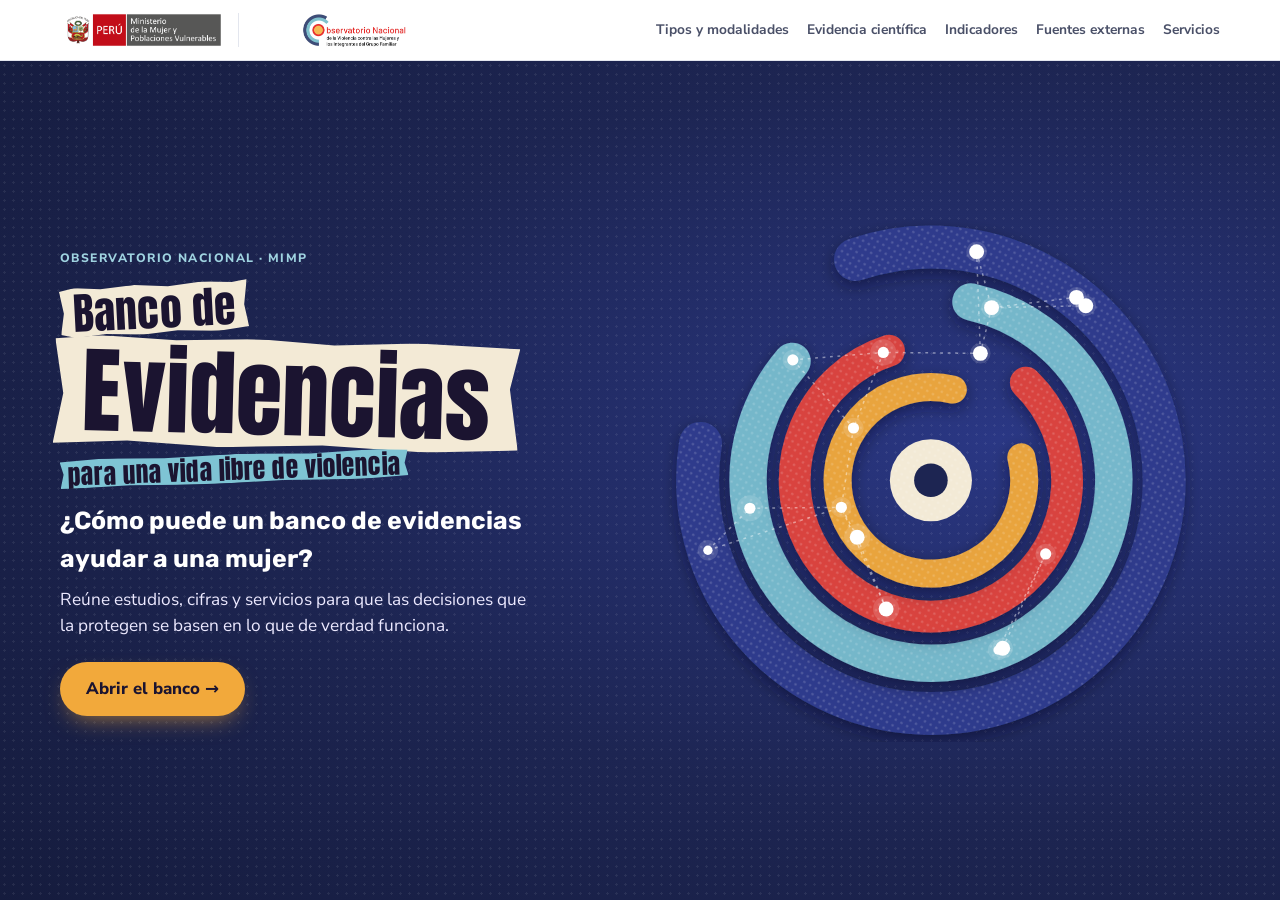
==== index.html @ 25f1a226 "Carátula con pregunta «¿Cómo puede un banco de evidencias ayudar a una mujer?»; video con escena de " ====
<!DOCTYPE html>
<html lang="es">
<head>
<meta charset="UTF-8">
<meta name="viewport" content="width=device-width, initial-scale=1, viewport-fit=cover">
<title>Banco de Evidencias · Observatorio Nacional</title>
<meta name="description" content="Evidencia científica, indicadores y fuentes de datos oficiales sobre la violencia contra las mujeres y los integrantes del grupo familiar. Observatorio Nacional, MIMP (Ley N.° 30364).">
<meta property="og:type" content="website">
<meta property="og:url" content="https://banco-evidencias-mimp.vercel.app/">
<meta property="og:site_name" content="Observatorio Nacional · MIMP">
<meta property="og:title" content="Banco de Evidencias · Observatorio Nacional">
<meta property="og:description" content="Evidencia científica, indicadores y fuentes de datos oficiales sobre la violencia contra las mujeres y los integrantes del grupo familiar. Observatorio Nacional, MIMP (Ley N.° 30364).">
<meta property="og:image" content="https://banco-evidencias-mimp.vercel.app/og-banco.png">
<meta property="og:image:width" content="1200"><meta property="og:image:height" content="630">
<meta property="og:locale" content="es_PE">
<meta name="twitter:card" content="summary_large_image">
<meta name="twitter:image" content="https://banco-evidencias-mimp.vercel.app/og-banco.png">
<link rel="icon" href="data:image/svg+xml,%3Csvg xmlns='http://www.w3.org/2000/svg' viewBox='0 0 64 64'%3E%3Ccircle cx='32' cy='32' r='26' fill='none' stroke='%232f3e8f' stroke-width='8'/%3E%3Ccircle cx='32' cy='32' r='11' fill='%23f2a93b' stroke='%23e5463c' stroke-width='4'/%3E%3C/svg%3E">
<link rel="preconnect" href="https://fonts.googleapis.com"><link rel="preconnect" href="https://fonts.gstatic.com" crossorigin>
<link rel="stylesheet" href="https://fonts.googleapis.com/css2?family=Anton&family=Caveat:wght@500;700&family=Rubik:wght@500;600;700&family=Nunito+Sans:opsz,wght@6..12,400;6..12,600;6..12,700;6..12,800&display=swap">
<link rel="stylesheet" href="banco.css">
</head>
<body>
<header class="site-header">
  <div class="wrap header-inner">
    <a class="brand" href="./" aria-label="Inicio del Banco de Evidencias">
      <img src="img/logo-mimp.png" alt="Ministerio de la Mujer y Poblaciones Vulnerables">
      <span class="sep"></span>
      <img class="on" src="img/logo-on.png" alt="Observatorio Nacional de la Violencia contra las Mujeres y los Integrantes del Grupo Familiar">
    </a>
    <nav class="site-nav" aria-label="Secciones del banco"><a href="comprender-violencia.html">Tipos y modalidades</a><a href="evidencia.html">Evidencia científica</a><a href="tablero.html">Indicadores</a><a href="fuentes.html">Fuentes externas</a><a href="servicios.html">Servicios</a></nav>
  </div>
</header>

<main>
<script>(function(){var h=document.documentElement,v=null;try{v=sessionStorage.getItem('bancoIntro')}catch(e){}h.classList.add(v?'paso3':'paso1')})();</script>
<section class="cover" id="hero" aria-label="Portada del Banco de Evidencias">
  <div class="wrap cover-in">
    <div class="cover-t">
      <span class="cover-eye">Observatorio Nacional · MIMP</span>
      <h1 class="cover-h"><span class="strip s1">Banco de</span><span class="strip s2">Evidencias</span><span class="strip s3">para una vida libre de violencia</span></h1>
      <p class="cover-q">¿Cómo puede un banco de evidencias ayudar a una mujer?</p><p class="cover-p">Reúne estudios, cifras y servicios para que las decisiones que la protegen se basen en lo que de verdad funciona.</p>
      <div class="cover-cta"><a class="btn-a cover-open" href="#tipo-modalidad">Abrir el banco <span aria-hidden="true">→</span></a></div>
    </div>
    <div class="cover-a"><svg class="cover-art" viewBox="0 0 640 560" role="img" aria-label="Ilustración abstracta: anillos con los colores del Observatorio Nacional y una red de puntos conectados" xmlns="http://www.w3.org/2000/svg"><defs><pattern id="htA" width="7" height="7" patternUnits="userSpaceOnUse" patternTransform="rotate(30)"><circle cx="3.5" cy="3.5" r="1.3" fill="#fff" opacity=".18"/></pattern><filter id="shA" x="-20%" y="-20%" width="140%" height="140%"><feDropShadow dx="0" dy="6" stdDeviation="8" flood-color="#060a24" flood-opacity=".45"/></filter></defs><g filter="url(#shA)"><path d="M249.2 43.4A250 250 0 1 1 83.1 240.6" stroke="#2f3e8f" stroke-width="46" stroke-linecap="round" fill="none" opacity="0.95"/></g><path d="M249.2 43.4A250 250 0 1 1 83.1 240.6" stroke="url(#htA)" stroke-width="46" stroke-linecap="round" fill="none"/><g filter="url(#shA)"><path d="M372.9 88.8A196 196 0 1 1 181.2 152.5" stroke="#7ec4d4" stroke-width="40" stroke-linecap="round" fill="none" opacity="0.9"/></g><path d="M372.9 88.8A196 196 0 1 1 181.2 152.5" stroke="url(#htA)" stroke-width="40" stroke-linecap="round" fill="none"/><g filter="url(#shA)"><path d="M431.7 175.3A146 146 0 1 1 285.1 141.1" stroke="#e5463c" stroke-width="34" stroke-linecap="round" fill="none" opacity="0.92"/></g><path d="M431.7 175.3A146 146 0 1 1 285.1 141.1" stroke="url(#htA)" stroke-width="34" stroke-linecap="round" fill="none"/><g filter="url(#shA)"><path d="M426.9 255.3A100 100 0 1 1 353.5 182.8" stroke="#f2a93b" stroke-width="30" stroke-linecap="round" fill="none" opacity="0.95"/></g><path d="M426.9 255.3A100 100 0 1 1 353.5 182.8" stroke="url(#htA)" stroke-width="30" stroke-linecap="round" fill="none"/><circle cx="330" cy="280" r="44" fill="#f3ead6"/><circle cx="330" cy="280" r="44" fill="url(#htA)"/><circle cx="330" cy="280" r="18" fill="#1d2552"/><g stroke="#fff" stroke-opacity=".45" stroke-width="1.6" stroke-dasharray="3 5"><path d="M496 93L486 84"/><path d="M496 93L395 95"/><path d="M486 84L395 95"/><path d="M379 35L395 95"/><path d="M379 35L383 144"/><path d="M91 355L136 310"/><path d="M91 355L234 309"/><path d="M402 462L407 460"/><path d="M402 462L453 359"/><path d="M395 95L383 144"/><path d="M136 310L234 309"/><path d="M182 151L247 224"/><path d="M182 151L279 143"/><path d="M407 460L453 359"/><path d="M282 418L251 341"/><path d="M282 418L234 309"/><path d="M383 144L279 143"/><path d="M279 143L247 224"/><path d="M247 224L234 309"/><path d="M251 341L234 309"/></g><circle cx="496" cy="93" r="8" fill="#fff"/><circle cx="496" cy="93" r="11" fill="#fff" opacity=".14"/><circle cx="486" cy="84" r="8" fill="#fff"/><circle cx="486" cy="84" r="11" fill="#fff" opacity=".14"/><circle cx="379" cy="35" r="8" fill="#fff"/><circle cx="379" cy="35" r="11" fill="#fff" opacity=".14"/><circle cx="91" cy="355" r="5" fill="#fff"/><circle cx="91" cy="355" r="11" fill="#fff" opacity=".14"/><circle cx="402" cy="462" r="5" fill="#fff"/><circle cx="402" cy="462" r="11" fill="#fff" opacity=".14"/><circle cx="395" cy="95" r="8" fill="#fff"/><circle cx="395" cy="95" r="11" fill="#fff" opacity=".14"/><circle cx="136" cy="310" r="6" fill="#fff"/><circle cx="136" cy="310" r="14" fill="#fff" opacity=".14"/><circle cx="182" cy="151" r="6" fill="#fff"/><circle cx="182" cy="151" r="11" fill="#fff" opacity=".14"/><circle cx="407" cy="460" r="8" fill="#fff"/><circle cx="407" cy="460" r="11" fill="#fff" opacity=".14"/><circle cx="282" cy="418" r="8" fill="#fff"/><circle cx="282" cy="418" r="14" fill="#fff" opacity=".14"/><circle cx="453" cy="359" r="6" fill="#fff"/><circle cx="453" cy="359" r="11" fill="#fff" opacity=".14"/><circle cx="383" cy="144" r="8" fill="#fff"/><circle cx="383" cy="144" r="11" fill="#fff" opacity=".14"/><circle cx="279" cy="143" r="6" fill="#fff"/><circle cx="279" cy="143" r="14" fill="#fff" opacity=".14"/><circle cx="247" cy="224" r="6" fill="#fff"/><circle cx="247" cy="224" r="11" fill="#fff" opacity=".14"/><circle cx="251" cy="341" r="8" fill="#fff"/><circle cx="251" cy="341" r="14" fill="#fff" opacity=".14"/><circle cx="234" cy="309" r="6" fill="#fff"/><circle cx="234" cy="309" r="11" fill="#fff" opacity=".14"/></svg></div>
  </div>
</section>
<section class="tm-screen tm-video" id="tipo-modalidad" aria-label="Introducción: por qué distinguir tipo y modalidad">
  <div class="wrap"><div class="vp" id="vp" data-dur="7500,7500,7000,6500,6000,6500,7500,9000">
  <div class="vp-top"><span class="vp-k">Antes de entrar · 1 minuto</span><a class="tm-skip" href="#banco">Omitir intro →</a></div>
  <div class="vp-stage" aria-live="polite"><div class="sc sc-dato" data-i="0"><div class="sc-stat"><div class="sc-num"><b data-count="50">0</b><span>de cada 100</span></div>
  <p class="sc-big">mujeres de 15 a 49 años en el Perú experimentaron alguna vez violencia por parte de su esposo o compañero.</p>
  <div class="sc-dots" aria-hidden="true"><i style="--d:0"></i><i style="--d:1"></i><i style="--d:2"></i><i style="--d:3"></i><i style="--d:4"></i><i style="--d:5"></i><i style="--d:6"></i><i style="--d:7"></i><i style="--d:8"></i><i style="--d:9"></i><i style="--d:10"></i><i style="--d:11"></i><i style="--d:12"></i><i style="--d:13"></i><i style="--d:14"></i><i style="--d:15"></i><i style="--d:16"></i><i style="--d:17"></i><i style="--d:18"></i><i style="--d:19"></i><i style="--d:20"></i><i style="--d:21"></i><i style="--d:22"></i><i style="--d:23"></i><i style="--d:24"></i><i style="--d:25"></i><i style="--d:26"></i><i style="--d:27"></i><i style="--d:28"></i><i style="--d:29"></i><i style="--d:30"></i><i style="--d:31"></i><i style="--d:32"></i><i style="--d:33"></i><i style="--d:34"></i><i style="--d:35"></i><i style="--d:36"></i><i style="--d:37"></i><i style="--d:38"></i><i style="--d:39"></i><i style="--d:40"></i><i style="--d:41"></i><i style="--d:42"></i><i style="--d:43"></i><i style="--d:44"></i><i style="--d:45"></i><i style="--d:46"></i><i style="--d:47"></i><i style="--d:48"></i><i style="--d:49"></i><i style="--d:50"></i><i style="--d:51"></i><i style="--d:52"></i><i style="--d:53"></i><i style="--d:54"></i><i style="--d:55"></i><i style="--d:56"></i><i style="--d:57"></i><i style="--d:58"></i><i style="--d:59"></i><i style="--d:60"></i><i style="--d:61"></i><i style="--d:62"></i><i style="--d:63"></i><i style="--d:64"></i><i style="--d:65"></i><i style="--d:66"></i><i style="--d:67"></i><i style="--d:68"></i><i style="--d:69"></i><i style="--d:70"></i><i style="--d:71"></i><i style="--d:72"></i><i style="--d:73"></i><i style="--d:74"></i><i style="--d:75"></i><i style="--d:76"></i><i style="--d:77"></i><i style="--d:78"></i><i style="--d:79"></i><i style="--d:80"></i><i style="--d:81"></i><i style="--d:82"></i><i style="--d:83"></i><i style="--d:84"></i><i style="--d:85"></i><i style="--d:86"></i><i style="--d:87"></i><i style="--d:88"></i><i style="--d:89"></i><i style="--d:90"></i><i style="--d:91"></i><i style="--d:92"></i><i style="--d:93"></i><i style="--d:94"></i><i style="--d:95"></i><i style="--d:96"></i><i style="--d:97"></i><i style="--d:98"></i><i style="--d:99"></i></div>
  <p class="sc-src">ENDES 2025, primer semestre (INEI) · <a href="https://cdn.www.gob.pe/uploads/document/file/9457006/7512874-microinformes-30364-endes-02.pdf" target="_blank" rel="noopener">Microinforme del MIMP ↗</a></p></div></div><div class="sc sc-tolerancia" data-i="1" hidden><div class="sc-tol"><p class="sc-lead">Incluso, la violencia todavía se tolera.</p>
  <div class="sc-bars"><div class="sc-bar h"><span class="sc-bl">Hombres</span><div class="sc-bt"><i style="--w:80.8%"></i></div><b>80,8 %</b></div>
  <div class="sc-bar m"><span class="sc-bl">Mujeres</span><div class="sc-bt"><i style="--w:70.9%"></i></div><b>70,9 %</b></div></div>
  <p class="sc-big">de los hombres y de las mujeres de 18 años a más toleran la violencia contra las mujeres.</p>
  <p class="sc-src">ENARES 2024 (INEI) · <a href="https://www.gob.pe/en/institucion/inei/noticias/1205421-28-6-de-las-mujeres-de-18-y-mas-anos-de-edad-vive-bajo-la-dependencia-economica-de-la-pareja-o-expareja" target="_blank" rel="noopener">Nota del INEI ↗</a></p></div></div><div class="sc sc-porque" data-i="2" hidden><div class="sc-mid"><p class="sc-lead">Detrás de cada cifra hay historias distintas.</p>
  <div class="sc-cards"><span>La controla y no la deja salir</span><span>Le quita su sueldo</span><span>Difunde sus fotos en redes</span></div>
  <p class="sc-big">Para registrarlas, atenderlas y estudiarlas, la <b>Ley N.° 30364</b> nos da un lenguaje común, con tres conceptos.</p></div></div><div class="sc sc-tipo" data-i="3" hidden><div class="sc-q"><span class="sc-qn t">1</span><p class="sc-qt">Tipo de violencia</p><p class="sc-qa">¿Qué violencia se ejerció?</p>
  <div class="sc-tipos"><span><svg viewBox="0 0 24 24" fill="none" stroke="currentColor" stroke-width="1.8" stroke-linecap="round" stroke-linejoin="round" aria-hidden="true"><path d="M12 21s-7-4.3-7-10a4 4 0 0 1 7-2.7A4 4 0 0 1 19 11c0 5.7-7 10-7 10z"/><path d="M12 8.5l-1.5 3.5h3L12 15.5"/></svg>Física</span><span><svg viewBox="0 0 24 24" fill="none" stroke="currentColor" stroke-width="1.8" stroke-linecap="round" stroke-linejoin="round" aria-hidden="true"><path d="M9.5 20v-3.2A6.5 6.5 0 1 1 18 11c0 1-.2 1.8-.6 2.6L19 17h-3v3z"/><path d="M10 9.5c.3-1 1.1-1.5 2-1.5 1.2 0 2 .8 2 1.8 0 1.5-2 1.7-2 3"/></svg>Psicológica</span><span><svg viewBox="0 0 24 24" fill="none" stroke="currentColor" stroke-width="1.8" stroke-linecap="round" stroke-linejoin="round" aria-hidden="true"><circle cx="12" cy="12" r="8.5"/><path d="M7 7l10 10"/></svg>Sexual</span><span><svg viewBox="0 0 24 24" fill="none" stroke="currentColor" stroke-width="1.8" stroke-linecap="round" stroke-linejoin="round" aria-hidden="true"><rect x="3" y="6.5" width="18" height="12" rx="2"/><path d="M3 10.5h18"/><path d="M7 15h3"/></svg>Económica</span></div>
  <p class="sc-src">Ley N.° 30364, artículo 8</p></div></div><div class="sc sc-vinculo" data-i="4" hidden><div class="sc-q"><span class="sc-qn v">2</span><p class="sc-qt">Vínculo</p><p class="sc-qa">¿Quién la ejerce?</p>
  <div class="sc-vin"><span>Pareja o expareja</span><span>Un familiar</span><span>Otra persona</span></div>
  <p class="sc-src">Ley N.° 30364, artículo 7</p></div></div><div class="sc sc-modalidad" data-i="5" hidden><div class="sc-q"><span class="sc-qn m">3</span><p class="sc-qt">Modalidad</p><p class="sc-qa">¿Ocurre en una situación particular?</p>
  <div class="sc-mods"><span>Por redes sociales</span><span>En la vida política</span><span>Contra mujeres indígenas</span><span>Contra mujeres migrantes</span><span>En el trabajo</span><span>…y más</span></div>
  <p class="sc-src">21 modalidades en el Reglamento de la Ley N.° 30364, artículo 8.1</p></div></div><div class="sc sc-ejemplo" data-i="6" hidden><div class="sc-ex"><p class="sc-lead">Juntas describen un caso:</p>
  <p class="sc-sent"><mark class="x v">Su expareja</mark> <mark class="x t">comparte fotos íntimas de ella sin su permiso</mark> <mark class="x m">en redes sociales</mark>.</p>
  <div class="sc-tags"><span class="v">Vínculo: Pareja</span><span class="t">Tipo de violencia: Sexual</span><span class="m">Modalidad: Tecnologías (TIC)</span></div></div></div><div class="sc sc-fin" data-i="7" hidden><div class="sc-mid"><p class="sc-lead">Con este mismo lenguaje se ordena la evidencia de este banco.</p>
  <p class="sc-big">Así puedes buscar estudios por tipo, por modalidad o por población.</p>
  <div class="sc-end"><a class="btn-a tm-go2" href="#banco">Entrar al banco →</a><a class="sc-guia" href="comprender-violencia.html">Ver la guía completa</a></div></div></div></div>
  <div class="vp-bar"><button type="button" class="vp-b vp-prev" aria-label="Anterior">‹</button><button type="button" class="vp-b vp-play" aria-label="Pausar">❚❚</button><button type="button" class="vp-b vp-next" aria-label="Siguiente">›</button><div class="vp-segs"><button type="button" class="vp-seg" data-i="0" aria-label="Escena 1"><i></i></button><button type="button" class="vp-seg" data-i="1" aria-label="Escena 2"><i></i></button><button type="button" class="vp-seg" data-i="2" aria-label="Escena 3"><i></i></button><button type="button" class="vp-seg" data-i="3" aria-label="Escena 4"><i></i></button><button type="button" class="vp-seg" data-i="4" aria-label="Escena 5"><i></i></button><button type="button" class="vp-seg" data-i="5" aria-label="Escena 6"><i></i></button><button type="button" class="vp-seg" data-i="6" aria-label="Escena 7"><i></i></button><button type="button" class="vp-seg" data-i="7" aria-label="Escena 8"><i></i></button></div></div>
</div></div>
</section>

<section class="doors" id="banco" aria-label="Elige por dónde empezar">
  <div class="wrap replay"><a href="./" id="verPortada">↺ Ver la portada</a></div>
  <div class="wrap">
    <a class="door ev" href="evidencia.html">
      <div class="top"><svg class="art" viewBox="0 0 200 200" aria-hidden="true"><g fill="none" stroke="rgba(255,255,255,.22)" stroke-width="2">
<circle cx="120" cy="80" r="70"/><circle cx="120" cy="80" r="48"/></g>
<g fill="#fff"><rect x="62" y="40" width="16" height="16" rx="4" opacity=".35"/><rect x="84" y="40" width="16" height="16" rx="4" opacity=".7"/><rect x="106" y="40" width="16" height="16" rx="4" opacity=".2"/><rect x="128" y="40" width="16" height="16" rx="4" opacity=".9"/>
<rect x="62" y="62" width="16" height="16" rx="4" opacity=".9"/><rect x="84" y="62" width="16" height="16" rx="4" opacity=".2"/><rect x="106" y="62" width="16" height="16" rx="4" opacity=".55"/><rect x="128" y="62" width="16" height="16" rx="4" opacity=".2"/>
<rect x="62" y="84" width="16" height="16" rx="4" opacity=".2"/><rect x="84" y="84" width="16" height="16" rx="4" opacity=".55"/><rect x="106" y="84" width="16" height="16" rx="4" opacity=".9"/><rect x="128" y="84" width="16" height="16" rx="4" opacity=".35"/></g>
<circle cx="136" cy="70" r="5" fill="#f2a93b"/></svg><span class="kicker">Evidencia científica</span></div>
      <div class="body">
        <h2>Estudios e investigaciones</h2>
        <p>Investigaciones para comprender la violencia y programas evaluados para saber qué ayuda a enfrentarla, en el marco de la Ley N.° 30364.</p>
        <div class="facts"><span>Programas evaluados</span><span>Estudios sobre violencia</span></div>
        <div class="basis"><b>Art. 43:</b> el Observatorio elabora informes, estudios y propuestas.</div>
        <span class="go">Buscar estudios <i>→</i></span>
      </div>
    </a>
    <a class="door in" href="tablero.html">
      <div class="top"><svg class="art" viewBox="0 0 200 200" aria-hidden="true"><g fill="none" stroke="rgba(255,255,255,.22)" stroke-width="2"><circle cx="120" cy="80" r="70"/></g>
<g fill="#fff"><rect x="58" y="92" width="18" height="34" rx="3" opacity=".5"/><rect x="82" y="72" width="18" height="54" rx="3" opacity=".7"/><rect x="106" y="56" width="18" height="70" rx="3" opacity=".9"/><rect x="130" y="80" width="18" height="46" rx="3" opacity=".6"/></g>
<polyline points="67,78 91,58 115,44 139,64" fill="none" stroke="#f2a93b" stroke-width="4" stroke-linecap="round" stroke-linejoin="round"/>
<circle cx="139" cy="64" r="5" fill="#f2a93b"/></svg><span class="kicker">Datos e indicadores</span></div>
      <div class="body">
        <h2>Tablero de indicadores principales</h2>
        <p>Las cifras clave sobre violencia contra las mujeres y los integrantes del grupo familiar, con datos de las entidades del Sistema Nacional.</p>
        <div class="facts"><span>Indicadores principales</span><span>Power BI</span></div>
        <div class="basis"><b>Art. 43:</b> monitorear, recolectar, producir y sistematizar datos e información.</div>
        <span class="go">Ver el tablero <i>→</i></span>
      </div>
    </a>
    <a class="door fx" href="fuentes.html">
      <div class="top"><svg class="art" viewBox="0 0 200 200" aria-hidden="true"><g fill="none" stroke="rgba(255,255,255,.22)" stroke-width="2"><circle cx="120" cy="80" r="70"/></g>
<g fill="none" stroke="#fff" stroke-width="3" opacity=".85"><ellipse cx="104" cy="50" rx="34" ry="11"/><path d="M70 50v58c0 6 15 11 34 11s34-5 34-11V50"/><path d="M70 79c0 6 15 11 34 11s34-5 34-11" opacity=".6"/></g>
<g stroke="#f2a93b" stroke-width="4" stroke-linecap="round" fill="none"><path d="M138 118l22 22"/><path d="M146 140h14v-14"/></g></svg><span class="kicker">Fuentes externas</span></div>
      <div class="body">
        <h2>Datos oficiales de otras entidades</h2>
        <p>Acceso directo a las encuestas y registros del INEI, el Poder Judicial, el Ministerio Público y el Programa Warmi Ñan.</p>
        <div class="facts"><span>6 fuentes</span><span>Encuestas y registros</span></div>
        <div class="basis"><b>R.M. N.° 027-2025-MIMP:</b> articular la información de las entidades del Sistema Nacional.</div>
        <span class="go">Ver las fuentes <i>→</i></span>
      </div>
    </a>
    <a class="door sv" href="servicios.html">
      <div class="top"><svg class="art" viewBox="0 0 200 200" aria-hidden="true"><g fill="none" stroke="rgba(255,255,255,.22)" stroke-width="2"><circle cx="120" cy="80" r="70"/><circle cx="120" cy="80" r="46"/></g>
<path d="M70 120 C 95 120, 95 80, 120 80 S 145 40, 170 40" fill="none" stroke="rgba(255,255,255,.75)" stroke-width="5" stroke-linecap="round" stroke-dasharray="2 12"/>
<circle cx="70" cy="120" r="10" fill="#fff"/><circle cx="120" cy="80" r="10" fill="#fff" fill-opacity=".85"/><circle cx="170" cy="40" r="12" fill="#f2a93b"/></svg><span class="kicker">Servicios</span></div>
      <div class="body">
        <h2>Servicios frente a la violencia contra las mujeres y los integrantes del grupo familiar</h2>
        <p>Qué hace el Estado en cada paso, de la prevención a la reparación, explicado en palabras sencillas.</p>
        <div class="facts"><span>Ruta en 7 pasos</span><span>Catálogo 2026</span></div>
        <div class="basis"><b>Ley N.° 30364:</b> identifica los servicios pertinentes para la prevención y respuesta frente a la violencia.</div>
        <span class="go">Conocer los servicios <i>→</i></span>
      </div>
    </a>
  </div>
</section>

<section class="section">
  <div class="wrap">
    <h2>Marco normativo y alcance</h2><p class="section-lede">La Ley N.° 30364 orienta qué evidencia se incorpora, cómo se clasifica y para qué decisiones puede resultar útil. Los recursos generales del sector se presentan como información complementaria.</p>
    <p class="section-lede">El banco forma parte del sistema de información que la ley encarga al Observatorio, para facilitar el acceso a evidencia pertinente para la prevención y respuesta frente a la violencia.</p>
    <div class="norms">
      <a class="norm" href="https://www.gob.pe/74905-ley-n-30364-ley-para-prevenir-sancionar-y-erradicar-la-violencia-contra-las-mujeres-y-los-integrantes-del-grupo-familiar" target="_blank" rel="noopener"><b>Ley N.° 30364</b><p>Ley para prevenir, sancionar y erradicar la violencia contra las mujeres y los integrantes del grupo familiar. Su artículo 43 crea el Observatorio Nacional.</p><span class="nlink">Leer la ley ↗</span></a>
      <a class="norm" href="https://cdn.www.gob.pe/uploads/document/file/7588151/6439639-anexo-rm-n-027-2025-mimp.pdf?v=1738852952" target="_blank" rel="noopener"><b>R.M. N.° 027-2025-MIMP</b><p>Lineamientos para el funcionamiento del Observatorio: gestionar información y conocimiento y facilitar la toma de decisiones basadas en evidencia.</p><span class="nlink">Ver los lineamientos (PDF) ↗</span></a>
      <a class="norm" href="https://www.gob.pe/54353-sistema-nacional" target="_blank" rel="noopener"><b>Sistema Nacional</b><p>El Observatorio articula la información de las entidades que previenen, atienden, protegen y sancionan la violencia.</p><span class="nlink">Conocer el Sistema Nacional ↗</span></a>
    </div>
  </div>
</section>
</main>
<footer class="site-footer">
  <div class="wrap">
    <div class="partners">
      <span class="label">Elabora</span>
      <span class="chip"><img src="img/logo-mimp.png" alt="Ministerio de la Mujer y Poblaciones Vulnerables"></span>
      <span class="chip"><img src="img/logo-on.png" alt="Observatorio Nacional de la Violencia contra las Mujeres y los Integrantes del Grupo Familiar"></span>
    </div>
    <p class="fine">Banco de Evidencias del Observatorio Nacional de la Violencia contra las Mujeres y los Integrantes del Grupo Familiar, en el marco del artículo 43 de la Ley N.° 30364 y de los Lineamientos aprobados por la R.M. N.° 027-2025-MIMP.</p>
    <p class="fine">¿Consultas? <a href="https://www.gob.pe/institucion/mimp/tema/observatorio-nacional-de-la-violencia-contra-las-mujeres-y-los-integrantes-del-grupo-familiar" target="_blank" rel="noopener">Observatorio Nacional</a> · observatorioviolencia@mimp.gob.pe · (01) 626-1600, anexo 8503</p>
    <p class="visits" id="visits" hidden><span class="vdot" aria-hidden="true"></span><span><b id="visitsN"></b> visitas al banco de evidencias</span></p>
  </div>
</footer>
<script>
(async()=>{try{
  let nueva=true;try{nueva=!sessionStorage.getItem('bancoVisita');sessionStorage.setItem('bancoVisita','1')}catch(e){}
  const r=await fetch('/api/visitas',{method:nueva?'POST':'GET',cache:'no-store'});if(!r.ok)return;
  const {total}=await r.json();if(!total)return;
  document.getElementById('visitsN').textContent=total.toLocaleString('es-PE');document.getElementById('visits').hidden=false;
}catch(e){}})();
</script>
<script>
document.querySelectorAll('.an-box').forEach(box=>{const T=[...box.querySelectorAll('.an-tabs button')],P=[...box.querySelectorAll('.an-p')];let k=0;
 const go=i=>{k=(i+P.length)%P.length;P.forEach((p,j)=>p.hidden=j!==k);T.forEach((t,j)=>t.setAttribute('aria-selected',j===k))};
 T.forEach((t,j)=>t.onclick=()=>go(j));box.querySelector('.an-next').onclick=()=>go(k+1)});
</script><script>
(function(){const v=document.getElementById('vp');if(!v)return;const S=[...v.querySelectorAll('.sc')],G=[...v.querySelectorAll('.vp-seg')],D=v.dataset.dur.split(',').map(Number),pb=v.querySelector('.vp-play');
 let k=0,t0=0,el=0,run=false,raf=null;
 const count=sc=>sc.querySelectorAll('[data-count]').forEach(n=>{const to=+n.dataset.count,s=performance.now();const f=x=>{const p=Math.min(1,(x-s)/1600);n.textContent=Math.round(to*(1-Math.pow(1-p,3)));if(p<1)requestAnimationFrame(f)};requestAnimationFrame(f)});
 const show=i=>{k=Math.max(0,Math.min(S.length-1,i));S.forEach((s,j)=>{s.hidden=j!==k;s.classList.remove('on')});void S[k].offsetWidth;S[k].classList.add('on');count(S[k]);
  G.forEach((g,j)=>{g.classList.toggle('done',j<k);g.firstChild.style.width=j<k?'100%':'0%'});el=0;t0=performance.now()};
 const tick=x=>{if(!run)return;const p=Math.min(1,(el+x-t0)/D[k]);G[k].firstChild.style.width=(p*100)+'%';if(p>=1){if(k<S.length-1)show(k+1);else{pause();return}}raf=requestAnimationFrame(tick)};
 const play=()=>{if(run)return;run=true;t0=performance.now();pb.textContent='❚❚';pb.setAttribute('aria-label','Pausar');raf=requestAnimationFrame(tick)};
 const pause=()=>{if(!run)return;run=false;el+=performance.now()-t0;cancelAnimationFrame(raf);pb.textContent='▶';pb.setAttribute('aria-label','Reproducir')};
 pb.onclick=()=>run?pause():play();v.querySelector('.vp-prev').onclick=()=>{show(k-1)};v.querySelector('.vp-next').onclick=()=>{show(k+1)};
 G.forEach((g,j)=>g.onclick=()=>show(j));
 window.bancoTutorial={start(){show(0);if(matchMedia('(prefers-reduced-motion: reduce)').matches){pause()}else{run=false;play()}},stop(){pause()}};
 document.addEventListener('visibilitychange',()=>{if(document.hidden)pause()});
 if(document.documentElement.classList.contains('paso2'))window.bancoTutorial.start()})();
</script><script>
(function(){const h=document.documentElement,c=document.getElementById('hero'),s=document.getElementById('tipo-modalidad'),d=document.getElementById('banco');if(!c||!s||!d)return;
 const quieto=matchMedia('(prefers-reduced-motion: reduce)').matches,paso=n=>{h.classList.remove('paso1','paso2','paso3');h.classList.add('paso'+n);scrollTo(0,0)};
 c.querySelector('.cover-open').onclick=e=>{e.preventDefault();const fin=()=>{c.classList.remove('opening');paso(2);if(window.bancoTutorial)bancoTutorial.start();const t=s.querySelector('.vp');t.setAttribute('tabindex','-1');t.focus({preventScroll:true})};
  if(quieto)return fin();c.classList.add('opening');setTimeout(fin,800)};
 const ir=e=>{e.preventDefault();if(window.bancoTutorial)bancoTutorial.stop();const fin=()=>{s.classList.remove('leaving');paso(3);h.classList.add('poom');try{sessionStorage.setItem('bancoIntro','1')}catch(e){}d.setAttribute('tabindex','-1');d.focus({preventScroll:true});setTimeout(()=>h.classList.remove('poom'),1400)};
  if(quieto)return fin();s.classList.add('leaving');setTimeout(fin,500)};
 s.querySelectorAll('.tm-skip,.tm-go2').forEach(a=>a.onclick=ir);
 const r=document.getElementById('verPortada');if(r)r.onclick=e=>{e.preventDefault();try{sessionStorage.removeItem('bancoIntro')}catch(e){}paso(1)}})();
</script>
</body>
</html>
---- banco.css ----
/* Banco de Evidencias · Observatorio Nacional (MIMP)
   Misma identidad que el mapa: colores del logo del Observatorio, Rubik + Nunito Sans. */
:root{
  --blue-900:#141a3a; --blue-800:#1d2552; --blue-700:#26306b; --blue-600:#2f3e8f; --blue-300:#8d99d6; --blue-50:#eceff9;
  --sky-700:#1d7489; --sky-600:#2a96ad; --sky-400:#7ec4d4; --sky-50:#e4f3f6;
  --red-600:#cf2f27; --red-500:#e5463c; --red-50:#fdecea; --sun-500:#f2a93b; --sun-600:#b97a0e; --sun-50:#fff4e0;
  --ink:#171c33; --ink-soft:#4a5068; --line:#e3e6ee; --bg:#f6f7fa; --card:#ffffff;
  --shadow:0 6px 20px -12px rgba(20,26,58,.22);
  --f-head:'Rubik',system-ui,sans-serif; --f-body:'Nunito Sans',system-ui,-apple-system,"Segoe UI",Roboto,sans-serif;
}
*{box-sizing:border-box}
html{scroll-behavior:smooth}
body{margin:0;background:var(--bg);color:var(--ink);font-family:var(--f-body);font-size:16px;line-height:1.55}
img{max-width:100%}
[hidden]{display:none!important}
h1,h2,h3{font-family:var(--f-head);color:var(--blue-900);margin:0 0 .5em;text-wrap:balance}
a{color:var(--sky-700)}
.wrap{max-width:1200px;margin:0 auto;padding-left:max(20px,env(safe-area-inset-left,0px));padding-right:max(20px,env(safe-area-inset-right,0px))}
:focus-visible{outline:3px solid var(--sky-400);outline-offset:2px}

/* cabecera */
.site-header{position:sticky;top:0;z-index:50;background:rgba(255,255,255,.94);backdrop-filter:blur(8px);border-bottom:1px solid var(--line)}
.header-inner{display:flex;align-items:center;justify-content:space-between;gap:16px;padding-block:10px}
.brand{display:flex;align-items:center;gap:14px;text-decoration:none;min-width:0}
.brand img{height:40px;width:auto;display:block}
.brand .sep{width:1px;height:34px;background:var(--line);flex:none}
.site-nav{display:flex;align-items:center;gap:18px}
.site-nav a{color:var(--ink-soft);text-decoration:none;font-weight:700;font-size:.86rem;white-space:nowrap}
.site-nav a:hover,.site-nav a[aria-current=page]{color:var(--blue-600)}
@media (max-width:860px){.site-nav{display:none}}
@media (max-width:460px){.brand .sep,.brand .on{display:none}}

/* portada */
.hero{position:relative;overflow:hidden;color:#fff;padding:54px 0 140px;
  background:radial-gradient(circle at 88% 40%,rgba(126,196,212,.18),transparent 45%),radial-gradient(circle at 8% 110%,rgba(229,70,60,.14),transparent 45%),linear-gradient(170deg,var(--blue-900),var(--blue-800))}
.hero canvas{position:absolute;inset:0;width:100%;height:100%}
.hero .wrap{position:relative;display:grid;grid-template-columns:minmax(0,1.35fr) minmax(0,1fr);gap:40px;align-items:end}
@media (max-width:900px){.hero .wrap{grid-template-columns:minmax(0,1fr)}}
.eyebrow{display:inline-flex;align-items:center;gap:8px;text-transform:uppercase;letter-spacing:.09em;font-size:.72rem;font-weight:800;color:var(--sky-400);margin-bottom:14px}
.eyebrow::before{content:"";width:22px;height:3px;border-radius:2px;background:var(--red-500)}
.hero h1{color:#fff;font-size:clamp(2.2rem,5vw,3.4rem);font-weight:700;line-height:1.05;margin-bottom:14px;letter-spacing:-.01em}
.hero h1 span{display:block;font-size:.42em;font-weight:600;line-height:1.3;color:var(--sun-500);margin-top:12px;letter-spacing:0}
.hero .lede{color:#cdd3ea;font-size:1.05rem;max-width:58ch;margin:0}
.law{background:rgba(20,26,58,.55);border:1px solid rgba(126,196,212,.25);border-radius:12px;padding:18px 20px;backdrop-filter:blur(4px)}
.law q{display:block;font-family:var(--f-head);font-size:1.02rem;line-height:1.45;color:#fff;quotes:"«" "»"}
.law small{display:block;margin-top:10px;color:#b9c2e6;font-size:.8rem;font-weight:700}

/* las tres puertas */
.doors{margin-top:-104px;position:relative;z-index:2}
.doors .wrap{display:grid;grid-template-columns:repeat(4,minmax(0,1fr));gap:18px}
@media (max-width:1050px){.doors .wrap{grid-template-columns:repeat(2,minmax(0,1fr))}}
@media (max-width:600px){.doors .wrap{grid-template-columns:minmax(0,1fr)}}
.door{position:relative;display:flex;flex-direction:column;background:var(--card);border:1px solid var(--line);border-radius:16px;box-shadow:0 18px 40px -22px rgba(20,26,58,.45);overflow:hidden;text-decoration:none;color:inherit;transition:transform .18s,box-shadow .18s}
.door:hover{transform:translateY(-4px);box-shadow:0 24px 48px -22px rgba(20,26,58,.55)}
.door .top{height:150px;position:relative;display:flex;align-items:flex-end;padding:18px 22px;color:#fff;overflow:hidden}
.door .top svg.art{position:absolute;right:-10px;top:-10px;width:190px;height:190px;opacity:.95}
.door .kicker{position:relative;font-size:.72rem;font-weight:800;letter-spacing:.09em;text-transform:uppercase}
.door.ev .top{background:var(--blue-600)} .door.in .top{background:var(--sky-600)} .door.fx .top{background:var(--red-600)}
.door .body{display:flex;flex-direction:column;gap:10px;padding:20px 22px 22px;flex:1}
.door h2{font-size:1.45rem;margin:0}
.door p{margin:0;color:var(--ink-soft);font-size:.95rem}
.door .facts{display:flex;flex-wrap:wrap;gap:6px}
.door .facts span{font-size:.74rem;font-weight:800;padding:3px 10px;border-radius:999px;background:var(--blue-50);color:var(--blue-700)}
.door.in .facts span{background:var(--sky-50);color:var(--sky-700)} .door.fx .facts span{background:var(--red-50);color:var(--red-600)}
.door .basis{margin-top:auto;padding-top:12px;border-top:1px dashed var(--line);font-size:.8rem;color:var(--ink-soft)}
.door .basis b{color:var(--ink)}
.door .go{display:inline-flex;align-items:center;gap:8px;font-weight:800;font-size:.92rem;color:var(--blue-600)}
.door.in .go{color:var(--sky-700)} .door.fx .go{color:var(--red-600)}
.door .go i{font-style:normal;transition:transform .18s}
.door:hover .go i{transform:translateX(4px)}
@media (prefers-reduced-motion:reduce){.door,.door .go i{transition:none}.door:hover{transform:none}}

/* bloques */
.section{padding:56px 0}
.section h2{font-size:clamp(1.4rem,2.6vw,1.9rem)}
.section-lede{color:var(--ink-soft);max-width:72ch;margin:0 0 22px}
.norms{display:grid;grid-template-columns:repeat(auto-fit,minmax(260px,1fr));gap:16px}
.norm{background:var(--card);border:1px solid var(--line);border-radius:12px;padding:18px 20px}
.norm b{display:block;font-family:var(--f-head);font-size:1rem;color:var(--blue-700);margin-bottom:4px}
.norm p{margin:0;font-size:.92rem;color:var(--ink-soft)}

/* páginas internas */
.page-hero{color:#fff;padding:40px 0 44px;background:linear-gradient(170deg,var(--blue-900),var(--blue-800))}
.page-hero.in{background:linear-gradient(170deg,#11364a,var(--sky-700))}
.page-hero.fx{background:linear-gradient(170deg,#3a1220,var(--red-600))}
.crumb{display:inline-block;color:#cdd3ea;text-decoration:none;font-weight:700;font-size:.86rem;margin-bottom:12px}
.crumb:hover{color:#fff}
.page-hero h1{color:#fff;font-size:clamp(1.8rem,3.6vw,2.5rem);margin-bottom:10px}
.page-hero p{color:#e3e7f5;max-width:70ch;margin:0}
.btn{display:inline-flex;align-items:center;gap:8px;padding:11px 18px;border-radius:8px;font-weight:800;font-size:.92rem;text-decoration:none}
.btn-light{background:#fff;color:var(--blue-800)}
.btn-ghost{border:1px solid rgba(255,255,255,.4);color:#fff}
.actions{display:flex;flex-wrap:wrap;gap:10px;margin-top:20px}

.embed{background:var(--card);border:1px solid var(--line);border-radius:14px;box-shadow:var(--shadow);overflow:hidden}
.embed .frame{position:relative;width:100%;aspect-ratio:16/9.6;max-width:100%;background:#eef0f6}
.embed iframe{position:absolute;inset:0;width:100%;height:100%;border:0}
.embed .cap{padding:12px 16px;font-size:.86rem;color:var(--ink-soft);display:flex;flex-wrap:wrap;gap:6px 16px;justify-content:space-between}

.group{margin-bottom:34px}
.group h2{font-size:1.15rem;display:flex;align-items:center;gap:10px}
.group h2 .tag{font-family:var(--f-body);font-size:.72rem;font-weight:800;letter-spacing:.06em;text-transform:uppercase;padding:3px 10px;border-radius:999px;background:var(--red-50);color:var(--red-600)}
.src-grid{display:grid;grid-template-columns:repeat(auto-fill,minmax(320px,1fr));gap:16px}
@media (max-width:420px){.src-grid{grid-template-columns:minmax(0,1fr)}}
.src{display:flex;flex-direction:column;gap:8px;background:var(--card);border:1px solid var(--line);border-radius:14px;padding:20px 22px;text-decoration:none;color:inherit;box-shadow:var(--shadow);transition:transform .15s,border-color .15s;min-width:0}
.src:hover{transform:translateY(-3px);border-color:var(--red-500)}
.src .ent{font-size:.74rem;font-weight:800;letter-spacing:.06em;text-transform:uppercase;color:var(--red-600)}
.src h3{font-size:1.08rem;margin:0}
.src p{margin:0;font-size:.92rem;color:var(--ink-soft)}
.src .dom{margin-top:auto;padding-top:8px;font-size:.8rem;font-weight:800;color:var(--blue-600);word-break:break-all}
@media (prefers-reduced-motion:reduce){.src{transition:none}.src:hover{transform:none}}

/* pie */
.site-footer{background:var(--blue-900);color:#9aa3c7;padding:34px 0 30px}
.partners{display:flex;flex-wrap:wrap;justify-content:center;gap:16px;margin-bottom:22px;padding-bottom:22px;border-bottom:1px solid rgba(148,163,184,.2)}
.partners .label{width:100%;text-align:center;font-size:.72rem;font-weight:800;letter-spacing:.08em;text-transform:uppercase;color:#b9c2e6}
.chip{display:inline-flex;align-items:center;background:#fff;border-radius:12px;padding:10px 18px;height:66px}
.chip img{height:100%;width:auto;max-width:240px;object-fit:contain}
.fine{font-size:.8rem;text-align:center;max-width:90ch;margin:0 auto 6px}
.fine a{color:var(--sky-400);text-decoration:none}
.visits{display:flex;justify-content:center;align-items:center;gap:8px;margin:14px auto 0;font-size:.82rem;color:#b9c2e6}
.visits b{font-family:var(--f-head);font-weight:600;font-size:1rem;color:#fff}
.visits .vdot{width:8px;height:8px;border-radius:50%;background:var(--sun-500);box-shadow:0 0 0 3px rgba(242,169,59,.25)}

/* biblioteca de evidencia científica */
.lib{display:grid;grid-template-columns:270px minmax(0,1fr);gap:28px;align-items:start}
@media (max-width:900px){.lib{grid-template-columns:minmax(0,1fr)}}
.filters{position:sticky;top:76px;background:var(--card);border:1px solid var(--line);border-radius:14px;padding:18px;max-height:calc(100vh - 96px);overflow:auto}
@media (max-width:900px){.filters{position:static;max-height:none}}
.filters h3{font-size:.78rem;font-family:var(--f-body);font-weight:800;letter-spacing:.07em;text-transform:uppercase;color:var(--ink-soft);margin:16px 0 8px}
.filters h3:first-of-type{margin-top:4px}
.filters label{display:flex;align-items:flex-start;gap:8px;font-size:.88rem;padding:3px 0;cursor:pointer}
.filters label input{margin-top:3px;accent-color:var(--blue-600)}
.filters label span{flex:1}
.filters label em{font-style:normal;font-size:.76rem;color:var(--ink-soft);font-variant-numeric:tabular-nums}
.filters .clear{margin-top:14px;font:inherit;font-size:.84rem;font-weight:800;background:none;border:0;padding:0;color:var(--red-600);cursor:pointer;text-decoration:underline}
.searchbar{display:flex;flex-wrap:wrap;gap:10px;align-items:center;margin-bottom:14px}
.searchbar input{flex:1;min-width:220px;font:inherit;font-size:1rem;padding:12px 14px;border:1px solid var(--line);border-radius:10px;background:#fff}
.searchbar select{font:inherit;font-size:.9rem;padding:10px 10px;border:1px solid var(--line);border-radius:10px;background:#fff}
.count{font-size:.92rem;color:var(--ink-soft);margin:0 0 14px}
.count b{color:var(--ink)}
.cards{display:flex;flex-direction:column;gap:12px}
.paper{background:var(--card);border:1px solid var(--line);border-radius:14px;padding:18px 20px;box-shadow:var(--shadow)}
.paper .tags{display:flex;flex-wrap:wrap;gap:6px;margin-bottom:8px}
.paper .tag{font-size:.72rem;font-weight:800;padding:3px 9px;border-radius:999px;background:#eef0f5;color:var(--ink-soft)}
.paper .lv{color:#fff}
.paper .lv.A{background:var(--blue-600)}.paper .lv.B{background:var(--sky-600)}.paper .lv.C{background:var(--sun-500);color:var(--blue-900)}.paper .lv.D{background:var(--red-500)}
.paper .tag.pe{background:var(--blue-50);color:var(--blue-700)}.paper .tag.int{background:var(--sky-50);color:var(--sky-700)}.paper .tag.iv{background:var(--sun-50);color:var(--sun-600)}
.paper h3{font-size:1.06rem;line-height:1.35;margin:0 0 4px}
.paper .by{font-size:.86rem;color:var(--ink-soft)}
.paper .gist{margin:10px 0 0;font-size:.92rem;color:var(--ink)}
.paper .row{display:flex;flex-wrap:wrap;gap:14px;margin-top:12px}
.paper .row button,.paper .row a{font:inherit;font-size:.86rem;font-weight:800;background:none;border:0;padding:0;cursor:pointer;color:var(--blue-600);text-decoration:none}
.paper .row a{color:var(--sky-700)}
.paper dl{display:grid;grid-template-columns:170px minmax(0,1fr);gap:8px 16px;margin:14px 0 0;padding-top:14px;border-top:1px dashed var(--line);font-size:.9rem}
@media (max-width:640px){.paper dl{grid-template-columns:minmax(0,1fr)}}
.paper dt{font-weight:800;color:var(--ink-soft)}
.paper dd{margin:0;white-space:pre-line;min-width:0}
.levels{background:var(--card);border:1px solid var(--line);border-radius:14px;padding:16px 18px;margin-bottom:18px;display:grid;grid-template-columns:repeat(4,minmax(0,1fr));gap:12px}
@media (max-width:760px){.levels{grid-template-columns:repeat(2,minmax(0,1fr))}}
.levels div{font-size:.84rem;color:var(--ink-soft)}
.levels b{display:inline-flex;align-items:center;justify-content:center;width:22px;height:22px;border-radius:6px;color:#fff;font-size:.8rem;margin-right:6px}
.levels .A b{background:var(--blue-600)}.levels .B b{background:var(--sky-600)}.levels .C b{background:var(--sun-500);color:var(--blue-900)}.levels .D b{background:var(--red-500)}
.levels strong{color:var(--ink)}
.more{display:block;margin:18px auto 0;font:inherit;font-weight:800;padding:11px 20px;border-radius:8px;border:1px solid var(--blue-600);background:#fff;color:var(--blue-600);cursor:pointer}
.empty{padding:28px;text-align:center;color:var(--ink-soft);background:var(--card);border:1px dashed var(--line);border-radius:14px}

/* evidencia por dimensión */
.dims-title{font-size:1.15rem;margin-bottom:12px}
.dims{display:flex;flex-wrap:wrap;gap:8px;margin-bottom:22px}
.dim{font:inherit;font-size:.88rem;font-weight:700;padding:8px 14px;border-radius:999px;border:1px solid var(--line);background:#fff;color:var(--ink);cursor:pointer}
.dim em{font-style:normal;font-size:.76rem;color:var(--ink-soft);margin-left:4px;font-variant-numeric:tabular-nums}
.dim:hover{border-color:var(--blue-300)}
.dim[aria-pressed=true]{background:var(--blue-600);border-color:var(--blue-600);color:#fff}
.dim[aria-pressed=true] em{color:#d6dcf5}
.dim:disabled{opacity:.4;cursor:default}
.toolbar{display:flex;flex-wrap:wrap;gap:10px;align-items:center;margin-bottom:14px}
.toolbar input{flex:1;min-width:220px;font:inherit;font-size:1rem;padding:11px 14px;border:1px solid var(--line);border-radius:10px;background:#fff}
.toolbar select{font:inherit;font-size:.9rem;padding:10px;border:1px solid var(--line);border-radius:10px;background:#fff}
.seg{display:inline-flex;border:1px solid var(--line);border-radius:10px;overflow:hidden;background:#fff}
.seg button{font:inherit;font-size:.88rem;font-weight:700;border:0;background:none;padding:10px 14px;cursor:pointer;color:var(--ink-soft)}
.seg button+button{border-left:1px solid var(--line)}
.seg button[aria-pressed=true]{background:var(--blue-50);color:var(--blue-700)}
.paper .dimtag{background:var(--blue-600);color:#fff}

/* estantes del banco */
.hsearch{margin-top:20px;max-width:640px}
.hsearch input{width:100%;font:inherit;font-size:1rem;padding:13px 16px;border-radius:10px;border:0;box-shadow:0 8px 24px -12px rgba(0,0,0,.5)}
.shelf-head{display:flex;flex-wrap:wrap;align-items:baseline;justify-content:space-between;gap:8px;margin-bottom:16px}
.shelf-head h2{margin:0}
.shelf-head p{margin:0;color:var(--ink-soft);font-size:.92rem}
.shelves{display:grid;grid-template-columns:repeat(auto-fill,minmax(250px,1fr));gap:14px}
.shelf{all:unset;box-sizing:border-box;cursor:pointer;display:flex;flex-direction:column;gap:6px;background:var(--card);border:1px solid var(--line);border-radius:14px;padding:18px 20px;box-shadow:var(--shadow);transition:transform .15s,border-color .15s;min-width:0}
.shelf:hover{transform:translateY(-3px);border-color:var(--blue-300)}
.shelf:focus-visible{outline:3px solid var(--sky-400);outline-offset:2px}
.shelf .num{font-family:var(--f-head);font-weight:700;font-size:2rem;line-height:1;color:var(--blue-600);font-variant-numeric:tabular-nums}
.shelf .name{font-family:var(--f-head);font-weight:600;font-size:1.05rem;color:var(--blue-900);line-height:1.3}
.shelf .meta{font-size:.82rem;color:var(--ink-soft)}
.shelf .go{margin-top:auto;padding-top:8px;font-size:.84rem;font-weight:800;color:var(--sky-700)}
@media (prefers-reduced-motion:reduce){.shelf{transition:none}.shelf:hover{transform:none}}
.dl-note{margin:22px 0 0;font-size:.9rem;color:var(--ink-soft)}
.back{font:inherit;font-size:.9rem;font-weight:800;background:none;border:0;padding:0;color:var(--blue-600);cursor:pointer;margin-bottom:10px}
#results h2{margin-bottom:14px}
.toolbar .count{margin:0 0 0 auto}

/* estantes por tipo de violencia */
.shelf-head > div{min-width:0}
.shelf-sub{margin:4px 0 0;color:var(--ink-soft);font-size:.92rem;max-width:70ch}
.shelf-head.second{margin-top:44px}
.shelf .desc{font-size:.86rem;color:var(--ink);line-height:1.4}
.empty-shelf{display:flex;flex-direction:column;gap:6px;border:1px dashed var(--line);border-radius:14px;padding:18px 20px;background:transparent}
.empty-shelf .num{font-family:var(--f-head);font-weight:700;font-size:2rem;line-height:1;color:#b7bccb}
.empty-shelf .name{font-family:var(--f-head);font-weight:600;font-size:1.05rem;color:var(--ink-soft)}
.empty-shelf .meta{font-size:.86rem;color:var(--ink-soft)}
.empty-shelf .go{margin-top:auto;padding-top:8px;font-size:.84rem;font-weight:800}
.go.muted{color:var(--ink-soft)}
.shelves.small .shelf{padding:14px 18px}
.shelves.small .num{font-size:1.5rem;color:var(--sky-700)}
.mods{display:flex;flex-wrap:wrap;gap:8px;align-items:center;margin-bottom:16px}
.mods-l{font-size:.82rem;font-weight:800;color:var(--ink-soft);margin-right:4px}
#results{scroll-margin-top:84px}
a.norm{display:flex;flex-direction:column;gap:2px;text-decoration:none;color:inherit;transition:transform .15s,border-color .15s;box-shadow:var(--shadow)}
a.norm:hover{transform:translateY(-3px);border-color:var(--blue-300)}
.norm .nlink{margin-top:10px;font-size:.86rem;font-weight:800;color:var(--blue-600)}
@media (prefers-reduced-motion:reduce){a.norm{transition:none}a.norm:hover{transform:none}}

/* ¿Qué funciona? */
.tabs{display:flex;gap:6px;border-bottom:2px solid var(--line);margin-bottom:22px;overflow-x:auto}
.tabs button{font:inherit;font-weight:800;font-size:.98rem;background:none;border:0;border-bottom:3px solid transparent;margin-bottom:-2px;padding:10px 14px;color:var(--ink-soft);cursor:pointer;white-space:nowrap}
.tabs button[aria-selected=true]{color:var(--blue-700);border-bottom-color:var(--blue-600)}
.ejes{display:grid;grid-template-columns:repeat(5,minmax(0,1fr));gap:10px;margin-bottom:16px}
@media (max-width:1000px){.ejes{grid-template-columns:repeat(2,minmax(0,1fr))}}
.eje{all:unset;box-sizing:border-box;cursor:pointer;display:flex;flex-direction:column;gap:3px;background:#fff;border:2px solid var(--line);border-radius:14px;padding:14px 16px;min-width:0}
.eje:hover{border-color:var(--blue-300)}
.eje.on{border-color:var(--blue-600);background:var(--blue-50)}
.eje:focus-visible{outline:3px solid var(--sky-400)}
.eje b{font-family:var(--f-head);font-weight:600;color:var(--blue-900);font-size:1rem;line-height:1.25}
.eje span{font-size:.82rem;color:var(--ink-soft)}
.eje em{font-style:normal;font-size:.72rem;color:var(--ink-soft);margin-top:4px}
.eje.vacio{border-style:dashed}
.sol-tools{margin-bottom:16px}
.chk{display:flex;align-items:center;gap:7px;font-size:.9rem;font-weight:700;color:var(--ink-soft)}
.chk input{accent-color:var(--blue-600)}
.eje-desc{grid-column:1/-1;margin:0 0 4px;color:var(--ink-soft)}
.sols{display:grid;grid-template-columns:repeat(auto-fill,minmax(300px,1fr));gap:14px}
.sol{all:unset;box-sizing:border-box;cursor:pointer;display:flex;flex-direction:column;gap:8px;background:#fff;border:1px solid var(--line);border-radius:14px;padding:18px 20px;box-shadow:var(--shadow);transition:transform .15s,border-color .15s;min-width:0}
.sol:hover{transform:translateY(-3px);border-color:var(--blue-300)}
.sol:focus-visible{outline:3px solid var(--sky-400)}
.sol b{font-family:var(--f-head);font-weight:600;font-size:1.08rem;color:var(--blue-900);line-height:1.3}
.sol .sd{font-size:.9rem;color:var(--ink-soft)}
.sol .sm{font-size:.82rem;color:var(--ink);font-weight:700}
.sol .go{margin-top:auto;font-size:.86rem;font-weight:800;color:var(--sky-700)}
.efp{display:inline-block;width:max-content;font-size:.74rem;font-weight:800;padding:4px 10px;border-radius:999px}
.ef-a{background:#d9f0e3;color:#17633d}.ef-b{background:#e0f2ec;color:#1d7155}.ef-c{background:#fff0d6;color:#8a5a00}.ef-d{background:#eceef3;color:#4a5068}.ef-e{background:#fff;color:#2f3e8f;box-shadow:inset 0 0 0 1.5px #8d99d6}
.eflegend{margin-top:26px;display:grid;grid-template-columns:repeat(auto-fit,minmax(230px,1fr));gap:8px 18px;font-size:.86rem;color:var(--ink-soft)}
.eflegend .sub{grid-column:1/-1;margin:0}
.eflegend .efp{margin-right:6px}
.sub{font-size:.76rem;font-weight:800;letter-spacing:.07em;text-transform:uppercase;color:var(--ink-soft);margin:0 0 6px}
.soldet{background:#fff;border:1px solid var(--line);border-radius:16px;padding:22px 24px;margin-bottom:14px}
.soldet .kick,.eje-head .kick{margin:0 0 4px;font-size:.8rem;font-weight:800;color:var(--sky-700);text-transform:uppercase;letter-spacing:.06em}
.soldet h2{font-size:1.5rem;margin-bottom:8px}
.soldet .two{display:grid;grid-template-columns:repeat(2,minmax(0,1fr));gap:22px;margin-top:16px}
@media (max-width:760px){.soldet .two{grid-template-columns:minmax(0,1fr)}}
.soldet .two p{margin:0}
.soldet .tv{margin:16px 0 0;font-size:.9rem;color:var(--ink-soft)}
.soldet .tag{font-size:.74rem;font-weight:800;padding:3px 9px;border-radius:999px;background:var(--blue-50);color:var(--blue-700)}
@media (prefers-reduced-motion:reduce){.sol{transition:none}.sol:hover{transform:none}}
.toolbar .chk input{flex:none;min-width:0;width:auto;padding:0;margin:0}
.paper .tag.ef-b{background:#e0f2ec;color:#1d7155}.paper .tag.ef-c{background:#fff0d6;color:#8a5a00}.paper .tag.ef-d{background:#eceef3;color:#4a5068}.paper .tag.ef-e{background:#fff;color:#2f3e8f;box-shadow:inset 0 0 0 1.5px #8d99d6}

/* Cuarta tarjeta: Territorios Prioritarios */
.door.tp .top{background:#39715f}
.door.tp .facts span{background:#e8f4ee;color:#27604d}
.door.tp .go{color:#27604d}

/* ¿Qué funciona? v2: tarjetas grandes por eje */
.intro-f{font-size:1.05rem;color:var(--ink-soft);margin:6px 0 18px;max-width:62ch}
.ejes{grid-template-columns:repeat(2,minmax(0,1fr));gap:16px}
@media (max-width:700px){.ejes{grid-template-columns:1fr}}
.eje{gap:8px;padding:24px 26px;border-width:1px;border-radius:18px;box-shadow:var(--sh-1,0 1px 2px rgba(20,30,70,.06));transition:transform .15s,border-color .15s}
button.eje:hover{transform:translateY(-3px);border-color:var(--blue-600)}
.eje .q{font-size:.8rem;font-weight:800;letter-spacing:.04em;text-transform:uppercase;color:var(--sky-700)}
.eje b{font-size:1.45rem}
.eje .d{font-size:.98rem;color:var(--ink-soft);line-height:1.5}
.eje .n{font-size:.95rem;font-weight:700;color:var(--ink);margin-top:6px}
.eje .go{font-size:.95rem;font-weight:800;color:var(--blue-700)}
.eje.vacio{cursor:default;background:#fafbfd;border-style:dashed}
.eje.vacio .n{font-weight:600;color:var(--ink-soft)}
.eje-head{margin:14px 0 20px}.eje-head h2{margin:2px 0 6px}.eje-head p:last-child{color:var(--ink-soft);max-width:62ch;margin:0}
.sol{gap:10px;padding:22px 24px}
.sol b{font-size:1.2rem}
.sol .ev{font-size:.95rem;color:var(--ink);line-height:1.5}
.efp{font-size:.82rem}
@media (prefers-reduced-motion:reduce){.eje{transition:none}button.eje:hover{transform:none}}

.pgroup{margin-top:22px}.pgroup h3{margin:0 0 4px;font-family:var(--f-head);font-size:1.15rem;color:var(--blue-900)}
.pgroup > p{margin:0 0 12px;color:var(--ink-soft);font-size:.92rem;max-width:70ch}
.rdesc{margin:-4px 0 14px;color:var(--ink-soft);max-width:70ch}

/* pestañas como tarjetas de elección */
.tabs{display:grid;grid-template-columns:1fr 1fr;gap:14px;border:0;margin-bottom:26px;overflow:visible}
@media (max-width:700px){.tabs{grid-template-columns:1fr}}
.tabs button{display:flex;flex-direction:column;gap:4px;text-align:left;white-space:normal;background:#fff;border:2px solid var(--line);border-radius:16px;margin:0;padding:18px 22px;color:var(--ink)}
.tabs button:hover{border-color:var(--blue-300)}
.tabs button[aria-selected=true]{border-color:var(--blue-600);background:var(--blue-50);color:var(--ink)}
.tabs .tk{font-size:.78rem;font-weight:800;letter-spacing:.05em;text-transform:uppercase;color:var(--sky-700)}
.tabs b{font-family:var(--f-head);font-weight:600;font-size:1.3rem;color:var(--blue-900)}
.tabs .td{font-weight:500;font-size:.92rem;color:var(--ink-soft);line-height:1.45}
.ejes-h{margin:0 0 12px;font-family:var(--f-head);font-size:1.05rem;font-weight:600;color:var(--blue-900)}
/* Comprender la violencia: filtros */
.filt{display:grid;grid-template-columns:repeat(4,minmax(0,1fr));gap:12px;background:#fff;border:1px solid var(--line);border-radius:16px;padding:16px 18px;margin-bottom:14px}
@media (max-width:900px){.filt{grid-template-columns:1fr 1fr}}
@media (max-width:520px){.filt{grid-template-columns:1fr}}
.filt label{display:flex;flex-direction:column;gap:6px;font-size:.82rem;font-weight:800;color:var(--blue-900);min-width:0}
.filt select{font:inherit;font-size:.95rem;font-weight:500;padding:10px 12px;border:1px solid var(--line);border-radius:10px;background:#fff;color:var(--ink);width:100%;min-width:0}
.fdesc{margin:0 0 14px;padding:12px 16px;background:var(--blue-50);border-radius:12px;font-size:.92rem;color:var(--ink);line-height:1.5}
.rbar .count{margin:0;font-weight:800;color:var(--ink)}
.rbar .clear{font:inherit;font-size:.9rem;font-weight:800;background:none;border:0;padding:0;color:var(--blue-600);cursor:pointer;text-decoration:underline}
.rbar select{margin-left:auto}
.fdesc .base{display:inline-block;margin-left:4px;font-size:.8rem;font-weight:700;color:var(--sky-700)}
/* ---------- Servicios ---------- */
:root{--vio-700:#4b3484;--vio-600:#5f45a0;--vio-50:#f1edf9}
.door.sv .top{background:var(--vio-600)} .door.sv .facts span{background:var(--vio-50);color:var(--vio-700)} .door.sv .go{color:var(--vio-700)}
.doors .wrap{grid-template-columns:repeat(3,minmax(0,1fr))}
@media (max-width:1050px){.doors .wrap{grid-template-columns:repeat(2,minmax(0,1fr))}}
@media (max-width:600px){.doors .wrap{grid-template-columns:minmax(0,1fr)}}
.page-hero.sv{background:linear-gradient(170deg,#241645,var(--vio-600))}
.sv-intro{max-width:68ch;margin-bottom:24px}.sv-intro h2{margin:0 0 8px}.sv-intro p{margin:0;color:var(--ink-soft)}
.sv-levels{padding-bottom:20px}
.sv-lvls{display:grid;grid-template-columns:2fr 1fr 1fr;gap:14px}
@media (max-width:900px){.sv-lvls{grid-template-columns:1fr}}
.sv-lvl{background:#fff;border:1px solid var(--line);border-radius:16px;padding:20px 22px;border-top:6px solid var(--vio-600)}
.sv-lvl.l2{border-top-color:#9a88c9}.sv-lvl.l3{border-top-color:#c9bfe3}
.lv-n{font-size:.74rem;font-weight:800;letter-spacing:.08em;text-transform:uppercase;color:var(--vio-700)}
.sv-lvl h3{margin:4px 0 4px;font-size:1.2rem}.sv-lvl>p{margin:0 0 12px;color:var(--ink-soft);font-size:.93rem}
.sv-types{list-style:none;margin:0;padding:0;display:grid;grid-template-columns:repeat(auto-fit,minmax(170px,1fr));gap:8px}
.sv-types li{background:var(--vio-50);border-radius:10px;padding:10px 12px;font-size:.84rem;color:var(--ink-soft);line-height:1.35}
.sv-types li b{display:block;color:var(--vio-700);font-size:.95rem;margin-bottom:2px}
.who{display:flex;flex-wrap:wrap;align-items:center;gap:8px;margin-top:16px;font-size:.86rem}
.who span{font-weight:800;color:var(--ink-soft);margin-right:4px}.who b{background:#fff;border:1px solid var(--line);border-radius:999px;padding:4px 12px;font-weight:700}
.steps{list-style:none;counter-reset:st;display:grid;grid-template-columns:repeat(4,1fr);gap:0;margin:0 0 28px;padding:0}
.steps li{counter-increment:st;position:relative;text-align:center;font-weight:800;font-size:.9rem;color:var(--vio-700);padding-top:44px}
.steps li::before{content:counter(st);position:absolute;top:0;left:50%;transform:translateX(-50%);width:34px;height:34px;border-radius:50%;background:var(--vio-600);color:#fff;display:grid;place-items:center;font-family:var(--f-head);z-index:1}
.steps li::after{content:"";position:absolute;top:16px;left:50%;width:100%;height:2px;background:#cfc5e8}
.steps li:last-child::after{display:none}
@media (max-width:600px){.steps{display:none}}
.etapa{margin-bottom:30px}
.etapa-head{display:flex;gap:14px;align-items:flex-start;margin-bottom:14px}
.etapa-n{flex:none;width:40px;height:40px;border-radius:50%;background:var(--vio-600);color:#fff;font-family:var(--f-head);font-weight:600;display:grid;place-items:center;font-size:1.1rem}
.etapa-k{font-size:.74rem;font-weight:800;letter-spacing:.08em;text-transform:uppercase;color:var(--vio-700)}
.etapa-head h3{margin:2px 0 4px;font-size:1.3rem}.etapa-head p{margin:0;color:var(--ink-soft);max-width:70ch}
.svc-grid{display:grid;grid-template-columns:repeat(auto-fill,minmax(270px,1fr));gap:14px}
.svc{display:flex;flex-direction:column;gap:8px;background:#fff;border:1px solid var(--line);border-radius:16px;padding:18px 20px;box-shadow:0 10px 24px -20px rgba(20,26,58,.5)}
.svc-eje{font-size:.72rem;font-weight:800;letter-spacing:.04em;color:var(--vio-700);background:var(--vio-50);padding:3px 10px;border-radius:999px}
.svc h4{margin:2px 0 0;font-family:var(--f-head);font-weight:600;font-size:1.08rem;color:var(--blue-900);line-height:1.3}
.svc>p{margin:0;font-size:.9rem;color:var(--ink);line-height:1.5}
.svc dl{display:grid;grid-template-columns:auto 1fr;gap:4px 10px;margin:4px 0 0;font-size:.84rem}
.svc dt{font-weight:800;color:var(--ink-soft)}.svc dd{margin:0;color:var(--ink-soft)}
.svc-ev{margin-top:auto;display:flex;flex-direction:column;gap:2px;border-radius:10px;padding:8px 12px;font-size:.82rem;line-height:1.4}
.svc-ev b{font-size:.84rem}
.svc-ev.ok{background:#e5f4e4;color:#21612a}.svc-ev.mid{background:var(--sun-50);color:#7a5208}.svc-ev.none{background:#f0efec;color:#5a5650}
.svc-ev span{color:var(--ink-soft)}
.legend-ev{display:flex;flex-wrap:wrap;gap:8px;align-items:center;margin-top:6px}
.legend-ev .svc-ev{margin:0;padding:4px 10px}
.legend-ev a{margin-left:auto;font-weight:800;color:var(--vio-700);text-decoration:none}
.sv-data{background:#fff;border-top:1px solid var(--line)}
.data-grid{display:grid;grid-template-columns:repeat(3,minmax(0,1fr));gap:14px}
@media (max-width:900px){.data-grid{grid-template-columns:1fr}}
.dcard{display:flex;flex-direction:column;gap:8px;text-decoration:none;color:inherit;border:1px solid var(--line);border-radius:16px;padding:20px 22px;background:var(--bg);transition:border-color .15s}
.dcard:hover{border-color:var(--vio-600)}
.dk{font-size:.74rem;font-weight:800;letter-spacing:.06em;text-transform:uppercase;color:var(--vio-700)}
.dcard h3{margin:0;font-size:1.15rem}.dcard p{margin:0;font-size:.92rem;color:var(--ink-soft)}
.dcard .go{margin-top:auto;font-weight:800;color:var(--vio-700);font-size:.9rem}
.sv-src{margin:22px 0 0;font-size:.85rem;color:var(--ink-soft)}
/* portada: segunda fila centrada */
.doors .wrap{display:flex;flex-wrap:wrap;justify-content:center}
.doors .door{flex:0 1 calc((100% - 36px)/3);min-width:0}
@media (max-width:1050px){.doors .door{flex-basis:calc((100% - 18px)/2)}}
@media (max-width:600px){.doors .door{flex-basis:100%}}
/* Servicios v2 */
a.sv-lvl{text-decoration:none;color:inherit;transition:transform .15s,border-color .15s}a.sv-lvl:hover{transform:translateY(-3px)}
.sv-lvls{grid-template-columns:repeat(3,minmax(0,1fr))}
@media (max-width:900px){.sv-lvls{grid-template-columns:1fr}}
.sv-types li b{margin:0;font-size:.9rem}
.sv-all{padding-top:24px}
.sv-filter{position:sticky;top:64px;z-index:5;display:flex;flex-wrap:wrap;gap:8px;align-items:center;background:rgba(246,247,250,.96);backdrop-filter:blur(6px);padding:12px 0;margin-bottom:18px;border-bottom:1px solid var(--line)}
.sv-filter span{font-weight:800;font-size:.86rem;color:var(--ink-soft)}
.sv-filter button{font:inherit;font-size:.84rem;font-weight:700;border:1px solid var(--line);background:#fff;border-radius:999px;padding:6px 12px;cursor:pointer;color:var(--ink)}
.sv-filter button[aria-pressed=true]{background:var(--vio-600);border-color:var(--vio-600);color:#fff}
.sv-filter .chk{margin-left:auto;font-size:.86rem;font-weight:700;display:flex;gap:6px;align-items:center}
.sv-nivel{margin-bottom:44px}.sv-nivel-h{display:flex;gap:14px;align-items:flex-start;margin-bottom:18px}
.sv-nivel-h h3{margin:2px 0 4px;font-size:1.45rem}.sv-nivel-h p{margin:0;color:var(--ink-soft);max-width:70ch}
.sv-tipo{margin:0 0 26px;padding-left:54px}
@media (max-width:600px){.sv-tipo{padding-left:0}}
.sv-tipo-h{border-left:4px solid var(--vio-600);padding:2px 0 2px 12px;margin-bottom:12px}
.sv-tipo-h h4{margin:0;font-family:var(--f-head);font-weight:600;font-size:1.15rem;color:var(--vio-700)}
.sv-tipo-h p{margin:2px 0 0;color:var(--ink-soft);font-size:.92rem;max-width:72ch}
.svc-top{display:flex;flex-wrap:wrap;gap:6px}
.svc-prog{font-size:.72rem;font-weight:800;color:var(--ink-soft);background:var(--bg);border:1px solid var(--line);padding:2px 9px;border-radius:999px}
.svc-vio{font-size:.72rem;font-weight:800;color:var(--vio-700);background:var(--vio-50);padding:2px 9px;border-radius:999px}
.svc-para{margin-top:auto;font-size:.84rem;display:flex;flex-direction:column;gap:2px;padding-top:8px;border-top:1px dashed var(--line)}
.svc-para b{color:var(--ink-soft);font-size:.78rem;text-transform:uppercase;letter-spacing:.04em}.svc-para span{color:var(--ink)}
.sv-empty{color:var(--ink-soft)}
.svc[hidden],.sv-tipo[hidden],.sv-nivel[hidden]{display:none}
/* Servicios: color por tipo */
.t-a{--tc:#2a96ad;--tt:#e4f3f6}.t-b{--tc:#2f3e8f;--tt:#eceff9}.t-c{--tc:#cf2f27;--tt:#fdecea}.t-d{--tc:#c27c0e;--tt:#fff4e0}.t-e{--tc:#39715f;--tt:#e8f4ee}
.t-f{--tc:#6a4c9c;--tt:#f1edf9}.t-g{--tc:#a5410a;--tt:#fbe9dd}.t-h{--tc:#1d7489;--tt:#e1f1f4}.t-i{--tc:#4a5068;--tt:#eceef3}
.sv-types li[class^="t-"]{background:var(--tt);border-left:4px solid var(--tc)}
.sv-types li[class^="t-"] b{color:var(--tc)}
.sv-tipo-h{display:flex;gap:12px;align-items:flex-start;border-left:0;padding:14px 16px;background:var(--tt);border-radius:14px}
.sv-dot{flex:none;width:14px;height:14px;border-radius:4px;background:var(--tc);margin-top:6px}
.sv-tipo .sv-tipo-h h4{color:var(--tc)}
.svc[class*=" t-"]{border-top:5px solid var(--tc)}
.svc[class*=" t-"] h4{color:var(--blue-900)}
.svc[class*=" t-"] .svc-para b{color:var(--tc)}
.svc[class*=" t-"] .svc-para{border-top-color:var(--tt);border-top-style:solid;border-top-width:2px}
.svc-vio{background:#fdecea;color:#b0261f}
.sv-nivel-h .etapa-n{background:linear-gradient(135deg,var(--vio-600),#2a96ad)}
.svc-vio{background:#241645;color:#fff}
/* Servicios: selección progresiva */
.sv-types li[class^="t-"]{padding:0;background:none;border:0}
.sv-types button{all:unset;box-sizing:border-box;cursor:pointer;width:100%;display:flex;justify-content:space-between;align-items:center;gap:8px;padding:10px 12px;border-radius:10px;background:var(--tt);border-left:4px solid var(--tc);transition:transform .12s,box-shadow .12s}
.sv-types button b{color:var(--tc);font-size:.92rem}
.sv-types button span{font-size:.76rem;font-weight:800;color:var(--tc);opacity:.75}
.sv-types button:hover{transform:translateX(3px)}
.sv-types button:focus-visible{outline:3px solid var(--sky-400)}
.sv-types button[aria-pressed=true]{background:var(--tc)}
.sv-types button[aria-pressed=true] b,.sv-types button[aria-pressed=true] span{color:#fff;opacity:1}
.sv-close{background:none!important;border:0!important;color:var(--vio-700)!important;font-weight:800!important;padding:6px 4px!important;margin-right:8px}
.sv-all{padding-top:8px}
.sv-all[hidden]{display:none}
.sv-tipo{padding-left:0}
.sv-filter{position:static}
.sv-all .sv-nivel-h{display:none}
.sv-all .sv-nivel{margin-bottom:12px}
/* Servicios: paleta institucional sobria */
.t-a,.t-b,.t-c,.t-d,.t-e,.t-f,.t-g,.t-h,.t-i{--tc:#1f2a5c;--tt:#ffffff}
.page-hero.sv{background:linear-gradient(170deg,var(--blue-900),var(--blue-700))}
.sv-lvl,.sv-lvl.l2,.sv-lvl.l3{border-top:4px solid #1f2a5c}
.lv-emo{display:block;font-size:1.6rem;line-height:1;margin-bottom:8px}
.lv-n{color:#5a6275}
.sv-types button{background:#fff;border:1px solid var(--line);border-left:1px solid var(--line);justify-content:flex-start}
.sv-types button i{font-style:normal;font-size:1.15rem;width:1.6em;text-align:center}
.sv-types button b{color:#1f2a5c;flex:1}
.sv-types button span{color:#5a6275}
.sv-types button:hover{border-color:#1f2a5c;transform:none}
.sv-types button[aria-pressed=true]{background:#1f2a5c;border-color:#1f2a5c}
.sv-tipo-h{background:#fff;border:1px solid var(--line);border-left:4px solid #1f2a5c;border-radius:10px}
.sv-emo{font-size:1.4rem;line-height:1.2}
.sv-tipo .sv-tipo-h h4{color:#1f2a5c}
.svc[class*=" t-"]{border-top:1px solid var(--line)}
.svc[class*=" t-"] .svc-para b{color:#5a6275}
.svc[class*=" t-"] .svc-para{border-top:1px dashed var(--line)}
.svc-vio{background:#fff;color:#b0261f;border:1px solid #f0b8b4}
.svc-prog{background:#f6f7fa}
.sv-filter button[aria-pressed=true]{background:#1f2a5c;border-color:#1f2a5c}
.sv-close{color:#1f2a5c!important}
.sv-nivel-h .etapa-n{background:#1f2a5c}
.dk,.dcard .go{color:#1f2a5c}.dcard:hover{border-color:#1f2a5c}
/* íconos de línea */
.lv-emo{width:46px;height:46px;border-radius:12px;background:#eceff9;color:#1f2a5c;display:grid;place-items:center;margin-bottom:10px}
.lv-emo svg{width:26px;height:26px}
.sv-types button i.ico{width:34px;height:34px;flex:none;border-radius:9px;background:#eceff9;color:#1f2a5c;display:grid;place-items:center}
.sv-types button i.ico svg{width:20px;height:20px}
.sv-types button[aria-pressed=true] i.ico{background:rgba(255,255,255,.16);color:#fff}
.sv-emo{flex:none;width:40px;height:40px;border-radius:10px;background:#1f2a5c;color:#fff;display:grid;place-items:center}
.sv-emo svg{width:22px;height:22px}
.sv-tipo-h{align-items:center}

.paper .gist{margin:10px 0 0;font-size:.93rem;line-height:1.55;color:var(--ink-soft)}

/* ===== Portada: 4 puertas + franja de la guía ===== */
.doors .door{flex:0 1 calc((100% - 54px)/4)}
@media (max-width:1050px){.doors .door{flex-basis:calc((100% - 18px)/2)}}
@media (max-width:600px){.doors .door{flex-basis:100%}}
.guide-band{padding:34px 0 0}
.gb{display:grid;grid-template-columns:minmax(0,1fr) minmax(0,1.05fr);gap:32px;align-items:center;padding:30px 34px;background:#fff;border:1px solid var(--line);border-radius:18px;text-decoration:none;color:inherit;box-shadow:0 14px 34px -26px rgba(20,26,58,.5);transition:box-shadow .18s,transform .18s}
.gb:hover{transform:translateY(-2px);box-shadow:0 20px 40px -24px rgba(20,26,58,.55)}
.gb-k{font-size:.74rem;font-weight:800;letter-spacing:.09em;text-transform:uppercase;color:var(--sky-700)}
.gb h2{font-size:clamp(1.3rem,2.4vw,1.7rem);margin:8px 0 10px}
.gb p{margin:0 0 14px;color:var(--ink-soft)}
.gb .go{font-weight:800;color:var(--blue-600)}
.gb-art{display:grid;gap:10px;background:var(--bg);border-radius:14px;padding:18px}
.gb-row{display:grid;grid-template-columns:minmax(0,1.35fr) repeat(4,minmax(0,1fr));gap:6px;align-items:center}
.gb-tag{font-size:.8rem;font-weight:800;color:var(--blue-800);background:#fff;border:1px solid var(--line);border-radius:8px;padding:7px 9px;white-space:nowrap;overflow:hidden;text-overflow:ellipsis}
.gb-dot{font-size:.72rem;font-weight:700;text-align:center;border-radius:999px;padding:6px 2px;color:#9aa0b4;background:#fff;border:1px dashed #d5d9e4}
.gb-dot.on{color:#fff;background:var(--blue-600);border:1px solid var(--blue-600)}
@media (max-width:820px){.gb{grid-template-columns:1fr;padding:22px}.gb-row{grid-template-columns:repeat(4,minmax(0,1fr))}.gb-tag{grid-column:1/-1}}

/* ===== Evidencia: aviso de guía y filtros ===== */
.guide-panel{display:flex;align-items:center;gap:18px;padding:20px 22px;margin:0 0 18px;border:1px solid #c9d3ec;border-left:5px solid var(--blue-600);border-radius:14px;background:linear-gradient(110deg,#f4f6fd,#fff)}
.guide-mark{flex:0 0 42px;height:42px;border-radius:12px;background:var(--blue-600);color:#fff;display:grid;place-items:center;font:700 22px var(--f-head)}
.guide-copy{flex:1;min-width:0}.guide-copy strong{display:block;color:var(--blue-800);font:700 1.05rem var(--f-head)}.guide-copy p{margin:4px 0 0;color:var(--ink-soft);font-size:.93rem}
.guide-action{display:inline-flex;gap:10px;white-space:nowrap;background:var(--blue-600);color:#fff;text-decoration:none;border-radius:10px;padding:11px 16px;font-weight:800}.guide-action:hover{background:var(--blue-800);color:#fff}
.filter-context{font-size:.9rem;color:var(--ink-soft);margin:0 0 12px}
.filt.f5{grid-template-columns:repeat(5,minmax(0,1fr))}
@media (max-width:1100px){.filt.f5{grid-template-columns:repeat(3,minmax(0,1fr))}}
@media (max-width:700px){.filt.f5{grid-template-columns:1fr 1fr}}
@media (max-width:460px){.filt.f5{grid-template-columns:1fr}}
.filter-explain{margin:0 0 14px;padding:10px 14px;border:1px solid var(--line);background:#fff;border-radius:10px;color:var(--ink-soft);font-size:.9rem}
.filter-explain summary{cursor:pointer;font-weight:800;color:var(--blue-600)}.filter-explain #fDesc{margin-top:8px}
@media (max-width:720px){.guide-panel{flex-wrap:wrap;align-items:flex-start}.guide-copy{flex-basis:calc(100% - 60px)}.guide-action{width:100%;justify-content:center}}

/* ===== Servicios: ruta frente a la violencia ===== */
.page-hero .help{display:flex;flex-wrap:wrap;gap:10px;align-items:stretch;margin-top:22px}
.help-k{align-self:center;font-weight:800;font-size:.9rem;color:#fff;margin-right:4px}
.help a{display:flex;flex-direction:column;background:rgba(255,255,255,.1);border:1px solid rgba(255,255,255,.28);border-radius:12px;padding:9px 16px;color:#fff;text-decoration:none;line-height:1.25}
.help a:hover{background:rgba(255,255,255,.18)}
.help a b{font-family:var(--f-head);font-size:1.12rem}.help a span{font-size:.8rem;opacity:.85}
.rt{list-style:none;margin:26px 0 34px;padding:10px;display:grid;grid-template-columns:repeat(7,minmax(0,1fr));gap:6px;background:#fff;border:1px solid var(--line);border-radius:16px;box-shadow:0 10px 24px -22px rgba(20,26,58,.6)}
.ruta nav{position:sticky;top:70px;z-index:5}
.rt a{display:flex;flex-direction:column;align-items:center;gap:6px;text-align:center;padding:10px 4px;border-radius:10px;text-decoration:none;color:var(--ink-soft);font-size:.82rem;font-weight:700;line-height:1.2}
.rt a:hover{background:var(--blue-50);color:var(--blue-800)}
.rt a.on{background:var(--blue-600);color:#fff}
.rt-i svg{width:24px;height:24px;display:block}
.rt-t small{display:block;font-size:.68rem;font-weight:800;letter-spacing:.06em;opacity:.7}
@media (max-width:900px){.rt{grid-template-columns:none;grid-auto-flow:column;grid-auto-columns:minmax(96px,1fr);overflow-x:auto;scrollbar-width:thin}}
.rb{scroll-margin-top:190px;padding:28px 0 34px;border-top:1px solid var(--line)}
.rb-h{display:flex;gap:16px;align-items:flex-start;margin-bottom:18px}
.rb-i{flex:0 0 52px;height:52px;border-radius:14px;background:var(--blue-50);color:var(--blue-600);display:grid;place-items:center}
.rb-i svg{width:28px;height:28px}
.rb-k{font-size:.74rem;font-weight:800;letter-spacing:.07em;text-transform:uppercase;color:var(--sky-700)}
.rb-h h3{font-size:1.45rem;margin:4px 0 4px}.rb-h p{margin:0;color:var(--ink-soft);max-width:760px}
.rb.ext .rb-i{background:#eef0f4;color:#6b7186}
.rb-body{display:grid;grid-template-columns:minmax(0,1.75fr) minmax(0,1fr);gap:20px;align-items:start}
.rb-svcs{display:grid;grid-template-columns:repeat(auto-fill,minmax(230px,1fr));gap:12px}
.rs{background:#fff;border:1px solid var(--line);border-radius:14px;padding:16px 18px;display:flex;flex-direction:column}
.rs-prog{font-size:.72rem;font-weight:800;letter-spacing:.05em;text-transform:uppercase;color:var(--ink-soft)}
.rs h4{font-family:var(--f-head);font-size:1.05rem;color:var(--blue-900);margin:6px 0 6px}
.rs p{margin:0 0 8px;font-size:.9rem;color:var(--ink-soft)}
.rs .rs-para{font-size:.84rem;margin-top:auto}.rs .rs-para b{color:var(--ink)}
.rs-ev{margin-top:6px;font-size:.84rem;font-weight:800;color:var(--blue-600);text-decoration:none}.rs-ev:hover{text-decoration:underline}
.rs-none{grid-column:1/-1;margin:0;padding:16px 18px;border:1px dashed #cdd2de;border-radius:14px;color:var(--ink-soft);background:#fafbfd}
.rx{background:var(--blue-50);border-radius:14px;padding:16px 18px}
.rx-k{display:block;font-size:.74rem;font-weight:800;letter-spacing:.07em;text-transform:uppercase;color:var(--blue-700);margin-bottom:8px}
.rx-list{list-style:none;margin:0 0 10px;padding:0;display:grid;gap:8px}
.rx-list a{display:block;background:#fff;border-radius:10px;padding:10px 12px;text-decoration:none;color:inherit;border:1px solid transparent}
.rx-list a:hover{border-color:#c9d3ec}
.rx-list b{display:block;font-size:.86rem;line-height:1.35;color:var(--blue-900)}
.rx-list span{display:block;font-size:.76rem;color:var(--ink-soft);margin-top:3px}
.rx-all{font-size:.86rem;font-weight:800;color:var(--blue-600);text-decoration:none}.rx-all:hover{text-decoration:underline}
.rx-none{margin:0;font-size:.9rem;color:var(--ink-soft)}
@media (max-width:900px){.rb-body{grid-template-columns:1fr}.rb{scroll-margin-top:210px}.ruta nav{top:62px}.rt{margin:18px 0 22px}}
.sv-foot{padding-top:0}

/* ===== Guía: tipos y modalidades ===== */
.q2{display:grid;grid-template-columns:minmax(0,1fr) auto minmax(0,1fr);gap:18px;align-items:stretch}
.q2-c{background:#fff;border:1px solid var(--line);border-top:5px solid var(--blue-600);border-radius:16px;padding:24px 26px;display:flex;flex-direction:column}
.q2-c.m{border-top-color:var(--sky-600)}
.q2-k{display:inline-block;font-size:.74rem;font-weight:800;letter-spacing:.09em;text-transform:uppercase;color:var(--blue-600)}
.q2-k.m,.q2-c.m .q2-k{color:var(--sky-700)}
.q2-c h2{font-size:clamp(1.3rem,2.3vw,1.6rem);margin:8px 0 8px}
.q2-c p{margin:0 0 14px;color:var(--ink-soft)}
.q2-c a{margin-top:auto;font-weight:800;color:var(--blue-600);text-decoration:none}
.q2-c.m a{color:var(--sky-700)}
.q2-plus{align-self:center;font:700 2rem var(--f-head);color:var(--ink-soft)}
.q2-note{margin:18px 0 0;padding:14px 18px;background:var(--blue-50);border-radius:12px;color:var(--blue-800)}
@media (max-width:760px){.q2{grid-template-columns:1fr}.q2-plus{justify-self:center;margin:-8px 0}}
.tps{display:grid;grid-template-columns:repeat(4,minmax(0,1fr));gap:14px}
.tp{background:#fff;border:1px solid var(--line);border-radius:16px;padding:22px;display:flex;flex-direction:column}
.tp-i{width:48px;height:48px;border-radius:13px;background:var(--blue-50);color:var(--blue-600);display:grid;place-items:center;margin-bottom:14px}
.tp-i svg{width:26px;height:26px}
.tp h3{font-size:1.1rem;margin:0 0 8px}
.tp p{margin:0 0 14px;font-size:.92rem;color:var(--ink-soft)}
.tp a{margin-top:auto;font-weight:800;font-size:.9rem;color:var(--blue-600);text-decoration:none}.tp a:hover{text-decoration:underline}
.tp-0{margin-top:auto;font-size:.86rem;color:var(--ink-soft)}
@media (max-width:1000px){.tps{grid-template-columns:1fr 1fr}}@media (max-width:560px){.tps{grid-template-columns:1fr}}
.fams{display:grid;grid-template-columns:repeat(2,minmax(0,1fr));gap:16px;align-items:start}
.fam{background:#fff;border:1px solid var(--line);border-left:4px solid var(--sky-600);border-radius:14px;padding:18px 18px 10px}
.fam h3{font-size:1.1rem;margin:0 0 4px}.fam>p{margin:0 0 10px;font-size:.9rem;color:var(--ink-soft)}
.md{border-top:1px solid var(--line)}
.md summary{display:flex;align-items:center;gap:10px;padding:11px 2px;cursor:pointer;list-style:none;font-weight:700;font-size:.94rem}
.md summary::-webkit-details-marker{display:none}
.md summary::after{content:'+';margin-left:auto;color:var(--sky-700);font-size:1.2rem;line-height:1}
.md[open] summary::after{content:'–'}
.md-n{flex:0 0 auto;font-size:.74rem;font-weight:800;color:var(--sky-700);font-variant-numeric:tabular-nums}
.md-t{flex:1}
.md-c{font-size:.74rem;font-weight:800;color:#fff;background:var(--blue-600);border-radius:999px;padding:2px 8px}
.md p{margin:0 0 8px;font-size:.92rem;color:var(--ink-soft)}
.md-a{display:flex;flex-wrap:wrap;gap:16px;padding-bottom:12px;font-size:.86rem;font-weight:800}
.md-a a{color:var(--blue-600);text-decoration:none}.md-a a:hover{text-decoration:underline}
@media (max-width:860px){.fams{grid-template-columns:1fr}}
.cv-end{background:#eef1f8}
.cv-end-in{display:grid;grid-template-columns:minmax(0,1.6fr) minmax(0,1fr);gap:28px;align-items:start}
.cv-end h2{margin:0 0 10px}.cv-end p{color:var(--ink-soft);margin:0 0 16px}
.cv-src{display:grid;gap:8px;background:#fff;border:1px solid var(--line);border-radius:14px;padding:18px;font-size:.9rem}
.cv-src a{color:var(--blue-600);overflow-wrap:anywhere}
@media (max-width:820px){.cv-end-in{grid-template-columns:1fr}}

/* Guía: práctica con casos */
.gx-sec{background:#eef1f8}
.gx{display:grid;grid-template-columns:minmax(0,.85fr) minmax(0,1.45fr);gap:20px;align-items:start}
.gx-lbl{font-size:.74rem;font-weight:800;letter-spacing:.08em;text-transform:uppercase;color:var(--ink-soft);margin-bottom:2px}
.gx-cases{display:grid;gap:8px}
.cs{display:flex;gap:12px;align-items:flex-start;text-align:left;font:inherit;font-size:.94rem;line-height:1.4;background:#fff;border:1px solid var(--line);border-radius:12px;padding:12px 14px;cursor:pointer;color:var(--ink)}
.cs:hover{border-color:#b9c4e2}
.cs[aria-pressed="true"]{border-color:var(--blue-600);box-shadow:0 0 0 2px var(--blue-600) inset;background:#f7f8fe}
.cs-n{flex:0 0 26px;height:26px;border-radius:50%;background:var(--blue-50);color:var(--blue-700);display:grid;place-items:center;font-weight:800;font-size:.82rem}
.cs[aria-pressed="true"] .cs-n{background:var(--blue-600);color:#fff}
.gx-panel{background:#fff;border:1px solid var(--line);border-radius:18px;padding:22px;position:sticky;top:84px;display:grid;gap:14px;box-shadow:0 14px 34px -28px rgba(20,26,58,.6)}
.gx-sit{margin:0;padding:14px 16px;background:var(--bg);border-radius:12px;border-left:4px solid #9aa3bd}
.gx-sit span{display:block;font-size:.72rem;font-weight:800;letter-spacing:.08em;text-transform:uppercase;color:var(--ink-soft);margin-bottom:3px}
.gx-sit b{font-size:1.04rem;color:var(--ink);font-weight:700}
.gx-step{display:grid;grid-template-columns:34px minmax(0,1fr);gap:12px;padding:14px 16px;border-radius:14px}
.gx-step.t{background:var(--blue-50)}.gx-step.m{background:var(--sky-50)}
.gx-n{width:34px;height:34px;border-radius:50%;display:grid;place-items:center;font:700 1rem var(--f-head);color:#fff;background:var(--blue-600)}
.gx-step.m .gx-n{background:var(--sky-600)}
.gx-step h3{font-size:1rem;margin:5px 0 8px}
.gx-ans{display:flex;flex-wrap:wrap;gap:6px;margin-bottom:8px}
.gx-chip{display:inline-flex;align-items:center;gap:6px;border-radius:999px;padding:6px 12px;font-weight:800;font-size:.9rem;color:#fff;background:var(--blue-600)}
.gx-chip svg{width:17px;height:17px}
.gx-chip.m{background:var(--sky-700)}
.gx-chip.sm{font-size:.8rem;padding:4px 10px}
.gx-q{margin:0 0 6px;padding:0 0 0 12px;border-left:3px solid #b9c4e2;font-size:.9rem;color:var(--ink);font-style:italic}
.gx-q cite{display:block;font-style:normal;font-size:.76rem;font-weight:800;color:var(--blue-700);margin-top:3px}
.gx-why{margin:0 0 6px;font-size:.9rem}
.gx-src{margin:0;font-size:.78rem;font-weight:700;color:var(--ink-soft)}
.gx-src a{color:var(--sky-700);margin-right:10px}
.gx-res{margin:0;display:flex;flex-wrap:wrap;gap:6px;align-items:center;font-size:.9rem;padding-top:12px;border-top:1px dashed var(--line)}
.mp{margin-top:26px;background:#fff;border:1px solid var(--line);border-radius:18px;padding:22px;display:grid;grid-template-columns:minmax(0,.8fr) minmax(0,1.5fr);gap:24px;align-items:center}
.mp-head h3{font-size:1.15rem;margin:0 0 6px}.mp-head p{margin:0;color:var(--ink-soft);font-size:.92rem}
.mp-grid{display:grid;gap:6px}
.mp-row{display:grid;grid-template-columns:minmax(0,1.3fr) repeat(4,minmax(0,1fr));gap:6px;align-items:stretch}
.mp-m{display:flex;align-items:center;font-size:.84rem;font-weight:800;color:var(--sky-700);padding:8px 10px;background:var(--sky-50);border-radius:9px}
.mp-hd .mp-m{background:none}
.mp-th{display:flex;flex-direction:column;align-items:center;gap:3px;font-size:.76rem;font-weight:800;color:var(--blue-800)}
.mp-th svg{width:20px;height:20px;color:var(--blue-600)}
.mp-c{display:flex;gap:4px;justify-content:center;align-items:center;min-height:42px;border-radius:9px;background:var(--bg)}
.mp-d{width:28px;height:28px;border-radius:50%;border:0;background:#fff;color:var(--blue-700);font:800 .82rem var(--f-body);box-shadow:0 0 0 1.5px var(--blue-600) inset;cursor:pointer}
.mp-d.on{background:var(--blue-600);color:#fff;transform:scale(1.12)}
.gx-note{margin:14px 0 0;font-size:.84rem;color:var(--ink-soft)}
@media (max-width:900px){.gx{grid-template-columns:1fr}.gx-panel{position:static}.mp{grid-template-columns:1fr}}
@media (max-width:520px){.mp-row{grid-template-columns:repeat(4,minmax(0,1fr))}.mp-m{grid-column:1/-1}.mp-hd .mp-m{display:none}}

/* ===== Servicios: portada ilustrada, territorio y ruta con color ===== */
.sv-hero{padding-bottom:0;overflow:hidden}
.sv-hero-in{display:grid;grid-template-columns:minmax(0,1fr) minmax(0,1.05fr);gap:24px;align-items:end}
.sv-hero-t{padding-bottom:44px}
.sv-hero-a{align-self:end;margin-bottom:-2px}
.sv-art{display:block;width:100%;height:auto}
@media (max-width:900px){.sv-hero-in{grid-template-columns:1fr}.sv-hero-t{padding-bottom:8px}.sv-hero-a{margin:0 -16px -2px}}
.pais{background:#fff}
.pais-g{display:grid;grid-template-columns:repeat(4,minmax(0,1fr));gap:16px}
.pz{display:flex;flex-direction:column;background:var(--bg);border-radius:16px;padding:14px 14px 18px}
.pz-a svg{display:block;width:100%;height:auto;border-radius:12px;margin-bottom:12px}
.pz-k{font-size:.72rem;font-weight:800;letter-spacing:.08em;text-transform:uppercase;color:var(--sky-700)}
.pz h3{font-size:1.05rem;margin:4px 0 6px}
.pz p{margin:0 0 10px;font-size:.9rem;color:var(--ink-soft)}
.pz a{margin-top:auto;font-weight:800;font-size:.88rem;color:var(--blue-600);text-decoration:none}
@media (max-width:1000px){.pais-g{grid-template-columns:1fr 1fr}}@media (max-width:520px){.pais-g{grid-template-columns:1fr}}
/* colores de cada paso */
.c1{--c:#2f3e8f;--cs:#e9ecf8}.c2{--c:#1d7489;--cs:#e4f3f6}.c3{--c:#6a4fb0;--cs:#efeaf9}.c4{--c:#2e7d5b;--cs:#e6f3ec}
.c5{--c:#5c6378;--cs:#eef0f4}.c6{--c:#b4572a;--cs:#fbede5}.c7{--c:#c0392b;--cs:#fbe9e7}
.rt{position:relative}
.rt li{position:relative}
.rt li:not(:last-child)::after{content:'';position:absolute;top:31px;left:calc(50% + 24px);right:calc(-50% + 24px);border-top:2px dashed #cdd3e3;z-index:0}
.rt-i{position:relative;z-index:1;width:44px;height:44px;border-radius:50%;display:grid;place-items:center;background:var(--cs);color:var(--c)}
.rt a{color:var(--ink-soft)}
.rt a:hover{background:var(--cs);color:var(--c)}
.rt a.on{background:var(--cs);color:var(--c)}
.rt a.on .rt-i{background:var(--c);color:#fff}
@media (max-width:900px){.rt li:not(:last-child)::after{display:none}}
.rb-i{background:var(--cs);color:var(--c);width:56px;height:56px;flex-basis:56px}
.rb-k{color:var(--c)}
.rb{border-top:0;position:relative}
.rb::before{content:'';position:absolute;left:27px;top:96px;bottom:0;border-left:2px dashed #d5dae6}
.rb:last-of-type::before{display:none}
.rb-body{padding-left:72px}
.rs{border-top:4px solid var(--c)}
.rx{background:var(--cs)}
.rx-k{color:var(--c)}
@media (max-width:700px){.rb-body{padding-left:0}.rb::before{display:none}}

/* Guía: tres preguntas, vínculo y formas de cada tipo */
.q3{display:grid;grid-template-columns:repeat(3,minmax(0,1fr));gap:16px;counter-reset:q}
.q3-c{position:relative;display:flex;flex-direction:column;background:#fff;border:1px solid var(--line);border-top:5px solid var(--blue-600);border-radius:16px;padding:22px 22px 18px;text-decoration:none;color:inherit;transition:transform .15s,box-shadow .15s}
.q3-c:hover{transform:translateY(-2px);box-shadow:0 14px 30px -22px rgba(20,26,58,.6)}
.q3-c.v{border-top-color:#8a5a00}.q3-c.m{border-top-color:var(--sky-600)}
.q3-n{position:absolute;top:16px;right:18px;font:700 2.2rem/1 var(--f-head);color:#e3e7f2}
.q3-c.v .q2-k,.q2-k.v{color:#8a5a00}.q3-c.m .q2-k{color:var(--sky-700)}
.q3-c h3{font-size:1.2rem;margin:8px 0 6px}
.q3-c p{margin:0 0 12px;color:var(--ink-soft);font-size:.93rem}
.q3-c small{margin-top:auto;font-weight:800;font-size:.78rem;color:var(--ink-soft)}
@media (max-width:860px){.q3{grid-template-columns:1fr}}
.tp-f{margin:0 0 12px;border-top:1px solid var(--line);padding-top:8px}
.tp-f summary{cursor:pointer;font-weight:800;font-size:.86rem;color:var(--blue-600)}
.tp-f ul{list-style:none;margin:10px 0 6px;padding:0;display:flex;flex-wrap:wrap;gap:5px}
.tp-f li{font-size:.78rem;background:var(--blue-50);color:var(--blue-800);border-radius:999px;padding:3px 9px}
.tp-f small{font-size:.72rem;color:var(--ink-soft)}
.vcs{display:grid;grid-template-columns:repeat(3,minmax(0,1fr));gap:14px}
.vc{background:#fff;border:1px solid var(--line);border-left:4px solid #c08a2b;border-radius:14px;padding:18px 20px}
.vc h3{font-size:1.05rem;margin:0 0 6px}.vc p{margin:0;font-size:.92rem;color:var(--ink-soft)}
@media (max-width:860px){.vcs{grid-template-columns:1fr}}
.cv-mods{background:#f7f8fb}
.mod-note{margin:0 0 18px;padding:16px 18px;background:#fff;border:1px solid var(--line);border-left:4px solid var(--sky-600);border-radius:12px;font-size:.93rem;color:var(--ink)}
.md-d{display:inline-block;margin:0 0 8px;font-size:.76rem;font-weight:800;color:var(--sky-700);background:var(--sky-50);border-radius:6px;padding:3px 8px}
.gx-step.v{background:#fbf3e3}.gx-step.v .gx-n{background:#a8741a}
.gx-chip.v{background:#8a5a00}
.gx-chip.none{background:#fff;color:var(--ink-soft);box-shadow:0 0 0 1.5px #b8bfd1 inset}
.gx-fm{margin:0 0 8px;font-size:.88rem}
.gx-src{padding-top:10px;border-top:1px dashed var(--line)}
.den{grid-column:1/-1;background:#fff;border:1px solid var(--line);border-top:4px solid var(--c);border-radius:14px;padding:16px 18px}
.den h4{font-family:var(--f-head);font-size:1.05rem;margin:0 0 10px;color:var(--blue-900)}
.den-g{display:grid;grid-template-columns:1fr 1fr;gap:16px}
.den b{font-size:.74rem;letter-spacing:.07em;text-transform:uppercase;color:var(--c)}
.den ul{margin:6px 0 0;padding-left:18px;font-size:.9rem;color:var(--ink-soft)}.den li{margin:3px 0}
.den-s{margin:12px 0 0;font-size:.8rem;color:var(--ink-soft)}
@media (max-width:600px){.den-g{grid-template-columns:1fr}}
.sv-hero h1{font-size:clamp(1.7rem,3.2vw,2.5rem);line-height:1.15;margin-bottom:14px}

/* ===== Portada collage ===== */
.cover{position:relative;overflow:hidden;color:#fff;background:radial-gradient(120% 90% at 80% 40%,#3b2f9e 0%,#2a2470 45%,#1b1a4f 100%)}
.cover::before{content:'';position:absolute;inset:0;background-image:radial-gradient(rgba(255,255,255,.07) 1.2px,transparent 1.3px);background-size:9px 9px;pointer-events:none}
.cover-in{position:relative;display:grid;grid-template-columns:minmax(0,1fr) minmax(0,1.1fr);gap:20px;align-items:center;padding-top:40px;padding-bottom:40px}
.cover-eye{display:inline-block;font-weight:800;font-size:.76rem;letter-spacing:.12em;text-transform:uppercase;color:#d8f07a;margin-bottom:16px}
.cover-h{margin:0 0 18px;display:flex;flex-direction:column;align-items:flex-start;gap:6px;color:#1b1430;font-family:'Anton',var(--f-head);font-weight:400;line-height:.95;letter-spacing:.005em}
.strip{display:inline-block;background:#f3ead6;padding:.12em .3em .08em;box-shadow:0 8px 18px -10px rgba(0,0,0,.6)}
.strip.s1{font-size:clamp(1.8rem,3.4vw,2.8rem);transform:rotate(-3deg);clip-path:polygon(0 6%,8% 0,22% 5%,40% 0,58% 6%,76% 0,92% 4%,100% 0,98% 50%,100% 94%,84% 100%,62% 95%,44% 100%,24% 95%,8% 100%,0 92%,2% 50%)}
.strip.s2{font-size:clamp(3.2rem,7.4vw,6rem);transform:rotate(1.5deg);margin-left:-6px;background:#f3ead6;clip-path:polygon(0 4%,10% 0,26% 3%,44% 0,60% 4%,78% 0,100% 3%,98% 40%,100% 96%,80% 100%,58% 96%,36% 100%,16% 96%,0 100%,2% 54%)}
.strip.s3{font-size:clamp(1.1rem,2.1vw,1.6rem);transform:rotate(-2deg);background:#b5d334;clip-path:polygon(0 8%,12% 0,30% 6%,52% 0,72% 7%,90% 0,100% 6%,99% 50%,100% 92%,86% 100%,64% 94%,42% 100%,20% 94%,0 100%,1% 50%)}
.cover-p{max-width:470px;font-size:1.08rem;color:#ece9ff;margin:0 0 22px}
.cover-cta{display:flex;flex-wrap:wrap;gap:10px}
.btn-a,.btn-b{display:inline-block;border-radius:999px;padding:12px 20px;font-weight:800;text-decoration:none}
.btn-a{background:#f2a93b;color:#1b1430}.btn-a:hover{background:#ffbf5a;color:#1b1430}
.btn-b{border:2px solid rgba(255,255,255,.6);color:#fff}.btn-b:hover{background:rgba(255,255,255,.12);color:#fff}
.cover-art{display:block;width:100%;height:auto;max-height:560px}
@media (max-width:860px){.cover-in{grid-template-columns:1fr;padding-top:28px}.cover-a{order:-1;margin:0 -10px}}
/* en la portada las puertas ya no se superponen */
.cover~.doors,.tm~.doors{margin-top:0}
.tm~.doors{padding-top:8px}

/* ===== Frase anotada: tipo, vínculo y modalidad ===== */
.tm{background:#fff}
.tm-in{display:grid;grid-template-columns:minmax(0,.7fr) minmax(0,1.3fr);gap:32px;align-items:center}
.tm-k{font-size:.74rem;font-weight:800;letter-spacing:.09em;text-transform:uppercase;color:#6a4fb0}
.tm-t h2{font-size:clamp(1.5rem,2.8vw,2.1rem);margin:8px 0 10px}
.tm-t p{color:var(--ink-soft);margin:0 0 14px}
.tm-go{font-weight:800;color:var(--blue-600);text-decoration:none}
@media (max-width:860px){.tm-in{grid-template-columns:1fr;gap:18px}}
.an-box{--v:#c0832a;--vb:#fbefd9;--t:#2f3e8f;--tb:#e6eaf8;--m:#1d8a9e;--mb:#dff2f5}
.an-leg{display:flex;flex-wrap:wrap;gap:8px 16px;margin-bottom:12px;font-size:.86rem;color:var(--ink-soft)}
.lg{display:inline-flex;align-items:center;gap:6px}.lg i{width:14px;height:14px;border-radius:4px}
.lg.v i{background:var(--v)}.lg.t i{background:var(--t)}.lg.m i{background:var(--m)}
.lg b{color:var(--ink)}
.an-card{background:#f7f6fb;border:1px solid var(--line);border-radius:20px;padding:30px 28px 22px;min-height:190px;display:flex;align-items:center}
.an-p{width:100%}
.an-s{margin:0;font-family:var(--f-head);font-size:clamp(1.25rem,2.4vw,1.75rem);line-height:2.25;color:var(--ink)}
.an{display:inline;background:none;color:inherit;padding:0;position:relative}
.an span{padding:.08em .2em;border-radius:6px;box-decoration-break:clone;-webkit-box-decoration-break:clone}
.an.v span{background:var(--vb);box-shadow:inset 0 -4px 0 var(--v)}
.an.t span{background:var(--tb);box-shadow:inset 0 -4px 0 var(--t)}
.an.m span{background:var(--mb);box-shadow:inset 0 -4px 0 var(--m)}
.an small{display:inline-block;vertical-align:super;margin-left:4px;font-family:var(--f-body);font-size:.68rem;font-weight:800;line-height:1.2;color:#fff;border-radius:999px;padding:3px 8px;white-space:nowrap}
.an.v small{background:var(--v)}.an.t small{background:var(--t)}.an.m small{background:var(--m)}
.an-f{display:flex;flex-wrap:wrap;gap:8px 16px;align-items:center;margin-top:14px;font-size:.84rem;color:var(--ink-soft)}
.an-none{background:#fff;border:1px dashed #b8bfd1;border-radius:999px;padding:3px 10px;color:var(--ink)}
.an-nav{display:flex;align-items:center;gap:10px;margin-top:12px;font-size:.86rem;color:var(--ink-soft)}
.an-tabs{display:flex;gap:6px}
.an-tabs button{width:32px;height:32px;border-radius:50%;border:1px solid var(--line);background:#fff;font:800 .85rem var(--f-body);color:var(--ink-soft);cursor:pointer}
.an-tabs button[aria-selected="true"]{background:#1b1430;border-color:#1b1430;color:#fff}
.an-next{margin-left:auto;border:0;background:none;font:800 .9rem var(--f-body);color:var(--blue-600);cursor:pointer}
@media (max-width:560px){.an-card{padding:20px 16px}.an-s{line-height:2.1}.an-nav>span{display:none}}
.an{border-radius:6px;padding:.06em .18em;box-decoration-break:clone;-webkit-box-decoration-break:clone}
.an.v{background:var(--vb);box-shadow:inset 0 -4px 0 var(--v)}
.an.t{background:var(--tb);box-shadow:inset 0 -4px 0 var(--t)}
.an.m{background:var(--mb);box-shadow:inset 0 -4px 0 var(--m)}
.an-s{line-height:1.6}
.an-ch{display:flex;flex-wrap:wrap;gap:8px;margin-top:18px}
.ch{display:inline-flex;gap:6px;align-items:baseline;border-radius:999px;padding:6px 12px;font-size:.88rem;color:#fff}
.ch b{font-weight:800;opacity:.85}
.ch.v{background:var(--v)}.ch.t{background:var(--t)}.ch.m{background:var(--m)}
.ch.n{background:#fff;color:var(--ink-soft);box-shadow:inset 0 0 0 1.5px #b8bfd1}
.an-b{margin:12px 0 0;font-size:.8rem;color:var(--ink-soft)}
.cover-h{font-family:'Anton','Impact','Haettenschweiler','Arial Narrow Bold',sans-serif}

/* ===== Guía ligera ===== */
.cv-h{padding-bottom:36px}
.cv-soft{background:#f7f6fb}
.tm-k.t{color:#2f3e8f}.tm-k.v{color:#a8741a}.tm-k.m{color:#1d8a9e}
.tls{display:grid;grid-template-columns:repeat(4,minmax(0,1fr));gap:14px}
.tl{background:#fff;border:1px solid var(--line);border-radius:18px;padding:22px;display:flex;flex-direction:column;align-items:flex-start}
.tl-i{width:52px;height:52px;border-radius:16px;display:grid;place-items:center;background:#e6eaf8;color:#2f3e8f;margin-bottom:12px}
.tl-i svg{width:28px;height:28px}
.tl h3{font-size:1.25rem;margin:0 0 6px}
.tl>p{margin:0 0 12px;color:var(--ink-soft);font-size:.95rem}
.tl details{width:100%;margin-bottom:10px}
.tl summary{cursor:pointer;font-size:.84rem;font-weight:800;color:var(--blue-600)}
.tl blockquote{margin:10px 0;padding-left:10px;border-left:3px solid #c9d1ea;font-size:.85rem;font-style:italic}
.tl cite{display:block;font-style:normal;font-weight:800;font-size:.74rem;margin-top:3px;color:var(--blue-700)}
.tl ul{list-style:none;margin:0 0 4px;padding:0;display:flex;flex-wrap:wrap;gap:4px}
.tl li{font-size:.76rem;background:#eef0f8;border-radius:999px;padding:3px 8px}
.tl small{font-size:.72rem;color:var(--ink-soft)}
.tl>a{margin-top:auto;font-weight:800;font-size:.88rem;color:var(--blue-600);text-decoration:none}
@media (max-width:1000px){.tls{grid-template-columns:1fr 1fr}}@media (max-width:540px){.tls{grid-template-columns:1fr}}
.vls{display:grid;grid-template-columns:repeat(3,minmax(0,1fr));gap:12px}
.vl{background:#fbefd9;border-radius:16px;padding:18px 20px}
.vl b{display:block;font-family:var(--f-head);font-size:1.1rem;color:#6e4a0c;margin-bottom:4px}
.vl span{font-size:.9rem;color:#5a4a2c}
@media (max-width:860px){.vls{grid-template-columns:1fr}}
.mgs{display:grid;grid-template-columns:repeat(2,minmax(0,1fr));gap:14px;align-items:start}
.mg{background:#fff;border:1px solid var(--line);border-radius:16px;padding:16px 18px}
.mg h3{font-size:1rem;margin:0 0 10px}
.mg-c{display:flex;flex-wrap:wrap;gap:6px}
.mc{display:inline-flex;align-items:center;gap:6px;border:1px solid #cfe7ec;background:#eef8fa;color:#14606f;border-radius:999px;padding:6px 11px;font:700 .84rem var(--f-body);cursor:pointer;text-align:left}
.mc span{font-size:.7rem;opacity:.7}
.mc i{font-style:normal;font-size:.7rem;background:#1d8a9e;color:#fff;border-radius:999px;padding:1px 6px}
.mc:hover{border-color:#1d8a9e}
.mc[aria-pressed="true"]{background:#1d8a9e;color:#fff;border-color:#1d8a9e}.mc[aria-pressed="true"] i{background:#fff;color:#1d8a9e}
.mg-d{margin:12px 0 0;padding:12px 14px;background:#eef8fa;border-radius:12px;font-size:.9rem}
.mg-d em{display:block;margin-top:4px;font-style:normal;font-size:.8rem;color:#14606f;font-weight:700}
.mg-d a{font-weight:800}
@media (max-width:860px){.mgs{grid-template-columns:1fr}}
.cem-note{margin-top:14px;background:#fff;border:1px solid var(--line);border-radius:12px;padding:12px 16px;font-size:.9rem}
.cem-note summary{cursor:pointer;font-weight:800;color:#14606f}
.cem-note p{margin:10px 0 0;color:var(--ink-soft)}
.cv-cta{background:#2a2470;color:#fff}
.cv-cta-in{display:flex;flex-wrap:wrap;gap:16px;align-items:center;justify-content:space-between}
.cv-cta-in p{margin:0;font-size:1.15rem}
.cv-fuentes{margin:22px 0 0;font-size:.8rem;color:#c9c5ee}.cv-fuentes a{color:#fff}
@media (max-width:1180px) and (min-width:861px){.site-nav{gap:12px}.site-nav a{font-size:.8rem}.brand img{height:34px}.brand .sep{margin:0 10px}}
/* Portada a pantalla completa que se abre como un libro */
.cover{min-height:calc(100svh - 61px);display:flex;align-items:center;perspective:1800px}
.cover>.wrap{width:100%}
.cover-in{transform-origin:left center;transition:transform .95s cubic-bezier(.65,.05,.35,1),opacity .95s ease}
.cover.opening .cover-in{transform:rotateY(-95deg);opacity:0}
.cover.opening{transition:background-color .95s}
.cover.closed{display:none}
.cover-open{font-size:1.05rem;padding:14px 26px;box-shadow:0 10px 24px -10px rgba(242,169,59,.7)}
.cover-open span{display:inline-block;transition:transform .2s}.cover-open:hover span{transform:translateX(4px)}
.cover-in:focus{outline:none}
/* Segunda pantalla: tipo y modalidad (se puede omitir) */
.tm-screen{position:relative;min-height:calc(100svh - 61px);display:flex;flex-direction:column;justify-content:center;transition:opacity .6s,transform .6s}
.tm-screen.leaving{opacity:0;transform:translateY(-40px)}
.tm-screen.closed{display:none}
.tm-skip{position:absolute;top:18px;right:max(16px,calc((100% - 1160px)/2));font-weight:800;font-size:.9rem;color:var(--ink-soft);text-decoration:none;border:1px solid var(--line);border-radius:999px;padding:7px 14px;background:#fff}
.tm-skip:hover{color:var(--blue-600);border-color:var(--blue-600)}
.tm-next{display:flex;justify-content:center;margin-top:34px}
.tm-screen~.doors{padding-top:36px}
@media (max-width:860px){.tm-screen{padding-top:64px}}
/* Flujo en tres pasos de la portada */
html.paso1 main>section:not(.cover),html.paso1 .site-footer{display:none}
html.paso2 main>section:not(.tm-screen),html.paso2 .site-footer{display:none}
html.paso3 .cover,html.paso3 .tm-screen{display:none}
html.paso1 body,html.paso2 body{overflow-x:hidden}
.replay{display:flex;justify-content:flex-end;margin-bottom:10px}
.replay a{font-size:.82rem;font-weight:800;color:var(--ink-soft);text-decoration:none}.replay a:hover{color:var(--blue-600)}
html:not(.paso3) .replay{display:none}
@keyframes poom{0%{opacity:0;transform:translateY(26px) scale(.9)}60%{opacity:1;transform:translateY(-4px) scale(1.03)}100%{opacity:1;transform:none}}
html.poom .doors .door{animation:poom .7s cubic-bezier(.3,1.4,.5,1) both}
html.poom .doors .door:nth-child(2){animation-delay:.05s}html.poom .doors .door:nth-child(3){animation-delay:.12s}html.poom .doors .door:nth-child(4){animation-delay:.19s}html.poom .doors .door:nth-child(5){animation-delay:.26s}
@media (prefers-reduced-motion: reduce){html.poom .doors .door{animation:none}}

/* Carátula: se difumina al entrar */
.cover.opening .cover-in{transform:none;opacity:0;filter:blur(10px);transition:opacity .8s ease,filter .8s ease}
.cover.opening{transition:opacity .8s ease;opacity:.0}

/* ===== Intro tipo video tutorial ===== */
.tm-video{background:#14123a;color:#fff;min-height:calc(100svh - 61px);display:flex;align-items:center;padding:24px 0;animation:fadein .7s ease both}
@keyframes fadein{from{opacity:0}to{opacity:1}}
.tm-video .wrap{width:100%}
.vp{position:relative;max-width:1040px;margin:0 auto;background:radial-gradient(120% 100% at 80% 20%,#3b2f9e,#221d66 55%,#17153f);border-radius:22px;box-shadow:0 30px 60px -30px #000;overflow:hidden;display:flex;flex-direction:column;min-height:min(78svh,620px)}
.vp:focus{outline:none}
.vp::before{content:'';position:absolute;inset:0;background-image:radial-gradient(rgba(255,255,255,.06) 1.1px,transparent 1.2px);background-size:9px 9px;pointer-events:none}
.vp-top{position:relative;display:flex;justify-content:space-between;align-items:center;padding:16px 20px}
.vp-k{font-size:.74rem;font-weight:800;letter-spacing:.1em;text-transform:uppercase;color:#d8f07a}
.tm-video .tm-skip{position:static;background:rgba(255,255,255,.1);border-color:rgba(255,255,255,.3);color:#fff}
.tm-video .tm-skip:hover{background:rgba(255,255,255,.2);color:#fff;border-color:#fff}
.vp-stage{position:relative;flex:1;display:flex;align-items:center;justify-content:center;padding:10px clamp(18px,5vw,64px) 24px}
.sc{width:100%;text-align:center}
.sc>*{max-width:820px;margin-left:auto;margin-right:auto}
.sc.on>*>*{animation:rise .7s cubic-bezier(.2,.8,.2,1) both}
.sc.on>*>*:nth-child(2){animation-delay:.25s}.sc.on>*>*:nth-child(3){animation-delay:.55s}.sc.on>*>*:nth-child(4){animation-delay:.9s}.sc.on>*>*:nth-child(5){animation-delay:1.2s}
@keyframes rise{from{opacity:0;transform:translateY(18px)}to{opacity:1;transform:none}}
.sc-num{display:flex;align-items:baseline;justify-content:center;gap:14px;font-family:'Anton','Impact',sans-serif}
.sc-num b{font-size:clamp(4.5rem,13vw,8.5rem);font-weight:400;line-height:1;color:#f2a93b;font-variant-numeric:tabular-nums}
.sc-num span{font-size:clamp(1.5rem,3.6vw,2.6rem);color:#f3ead6}
.sc-big{font-size:clamp(1.1rem,2.3vw,1.55rem);line-height:1.45;margin:10px auto 18px;color:#ecebff}
.sc-lead{font-family:var(--f-head);font-weight:700;font-size:clamp(1.4rem,3vw,2.2rem);margin:0 0 18px;color:#fff}
.sc-src{font-size:.82rem;color:#bdb9ea;margin:14px auto 0}.sc-src a{color:#fff}
.sc-dots{display:grid;grid-template-columns:repeat(20,1fr);gap:5px;max-width:420px!important;margin:6px auto 0}
.sc-dots i{aspect-ratio:1;border-radius:50%;background:rgba(255,255,255,.18)}
.sc-dato.on .sc-dots i:nth-child(-n+50){animation:dot .4s ease both;animation-delay:calc(var(--d) * 28ms + .6s)}
@keyframes dot{to{background:#f2a93b;transform:scale(1.1)}}
.sc-cards{display:flex;flex-wrap:wrap;justify-content:center;gap:10px;margin-bottom:18px}
.sc-cards span{background:#f3ead6;color:#1b1430;border-radius:12px;padding:10px 14px;font-weight:700;transform:rotate(-1.5deg)}
.sc-cards span:nth-child(2){transform:rotate(1.5deg);background:#b5d334}.sc-cards span:nth-child(3){transform:rotate(-.5deg);background:#7ec4d4}
.sc-qn{display:inline-grid;place-items:center;width:52px;height:52px;border-radius:50%;font:700 1.5rem var(--f-head);color:#fff;margin-bottom:10px}
.sc-qn.t{background:#4a5bd0}.sc-qn.v{background:#c0832a}.sc-qn.m{background:#1d9ab0}
.sc-qt{font-family:var(--f-head);font-weight:700;font-size:clamp(1.7rem,4vw,2.8rem);margin:0 0 6px}
.sc-qa{font-size:1.15rem;color:#d6d3f5;margin:0 0 22px}.sc-qa b{color:#fff}
.sc-tipos,.sc-vin,.sc-mods{display:flex;flex-wrap:wrap;justify-content:center;gap:10px}
.sc-tipos span{display:inline-flex;flex-direction:column;align-items:center;gap:8px;min-width:120px;padding:16px 14px;border-radius:16px;background:rgba(255,255,255,.1);font-weight:800}
.sc-tipos svg{width:34px;height:34px;color:#c9d1ff}
.sc-vin span{padding:14px 20px;border-radius:999px;background:#fbefd9;color:#6e4a0c;font-weight:800;font-size:1.05rem}
.sc-mods span{padding:10px 16px;border-radius:999px;background:#dff2f5;color:#14606f;font-weight:800}
.sc.on .sc-tipos span,.sc.on .sc-vin span,.sc.on .sc-mods span{animation:rise .5s cubic-bezier(.2,.8,.2,1) both}
.sc.on .sc-tipos span:nth-child(2),.sc.on .sc-vin span:nth-child(2),.sc.on .sc-mods span:nth-child(2){animation-delay:1.1s}
.sc.on .sc-tipos span:nth-child(1),.sc.on .sc-vin span:nth-child(1),.sc.on .sc-mods span:nth-child(1){animation-delay:.8s}
.sc.on .sc-tipos span:nth-child(3),.sc.on .sc-vin span:nth-child(3),.sc.on .sc-mods span:nth-child(3){animation-delay:1.4s}
.sc.on .sc-tipos span:nth-child(4),.sc.on .sc-mods span:nth-child(4){animation-delay:1.7s}
.sc.on .sc-mods span:nth-child(5){animation-delay:2s}.sc.on .sc-mods span:nth-child(6){animation-delay:2.3s}
.sc-sent{font-family:var(--f-head);font-size:clamp(1.4rem,3.2vw,2.3rem);line-height:1.7;margin:0 0 18px}
.x{color:#fff;background:none;border-radius:6px;padding:.04em .2em;box-decoration-break:clone;-webkit-box-decoration-break:clone}
.sc-ejemplo.on .x.v{animation:hl-v .6s ease both .7s}.sc-ejemplo.on .x.t{animation:hl-t .6s ease both 1.8s}.sc-ejemplo.on .x.m{animation:hl-m .6s ease both 2.9s}
@keyframes hl-v{to{background:#c0832a}}@keyframes hl-t{to{background:#4a5bd0}}@keyframes hl-m{to{background:#1d9ab0}}
.sc-tags{display:flex;flex-wrap:wrap;justify-content:center;gap:8px}
.sc-tags span{border-radius:999px;padding:6px 12px;font-weight:800;font-size:.9rem}
.sc-tags .v{background:#c0832a}.sc-tags .t{background:#4a5bd0}.sc-tags .m{background:#1d9ab0}
.sc-ejemplo.on .sc-tags span{animation:rise .5s both}.sc-ejemplo.on .sc-tags .v{animation-delay:1s}.sc-ejemplo.on .sc-tags .t{animation-delay:2.1s}.sc-ejemplo.on .sc-tags .m{animation-delay:3.2s}
.sc-end{display:flex;flex-wrap:wrap;gap:14px;justify-content:center;align-items:center}
.sc-guia{color:#fff;font-weight:800}
.vp-bar{position:relative;display:flex;align-items:center;gap:8px;padding:12px 16px;background:rgba(0,0,0,.25)}
.vp-b{width:38px;height:38px;border-radius:50%;border:0;background:rgba(255,255,255,.12);color:#fff;font-size:1rem;cursor:pointer}
.vp-b:hover{background:rgba(255,255,255,.24)}
.vp-play{background:#f2a93b;color:#1b1430;font-size:.8rem}
.vp-segs{flex:1;display:flex;gap:5px;margin-left:8px}
.vp-seg{flex:1;height:18px;border:0;background:none;padding:6px 0;cursor:pointer}
.vp-seg i{display:block;height:5px;width:0;border-radius:3px;background:#f2a93b;box-shadow:0 0 0 999px rgba(255,255,255,.18) inset}
.vp-seg{position:relative}.vp-seg::before{content:'';position:absolute;left:0;right:0;top:6px;height:5px;border-radius:3px;background:rgba(255,255,255,.2)}
.vp-seg i{position:relative}
@media (max-width:600px){.vp{min-height:calc(100svh - 110px);border-radius:16px}.tm-video{padding:10px 0}.sc-tipos span{min-width:42%}.sc-dots{gap:3px}}
@media (prefers-reduced-motion: reduce){.sc.on>*>*,.sc.on span,.sc-dato.on .sc-dots i{animation-duration:.01s!important;animation-delay:0s!important}}
.tm-skip{white-space:nowrap}@media (max-width:600px){.vp-k{font-size:.66rem}}

/* ===== Pizarra ===== */
.pz-box{max-width:820px}
.pz-board{position:relative;background:#24453a;background-image:radial-gradient(120% 120% at 30% 20%,rgba(255,255,255,.07),transparent 60%),repeating-linear-gradient(115deg,rgba(255,255,255,.015) 0 2px,transparent 2px 7px);border:12px solid #8a5a33;border-radius:14px;box-shadow:inset 0 0 40px rgba(0,0,0,.35),0 16px 30px -18px rgba(0,0,0,.6);padding:30px 32px 18px;color:#f4f1e8}
.pz-board::after{content:'';position:absolute;inset:-12px;border-radius:14px;box-shadow:inset 0 2px 0 rgba(255,255,255,.18),inset 0 -2px 0 rgba(0,0,0,.25);pointer-events:none}
.pz-s{margin:0;font-family:'Caveat',cursive;font-weight:700;font-size:clamp(1.9rem,4vw,2.8rem);line-height:1.35;letter-spacing:.01em;text-shadow:0 0 1px rgba(255,255,255,.6)}
.pz-s mark{background:none;color:inherit;text-decoration-line:underline;text-decoration-style:wavy;text-decoration-thickness:3px;text-underline-offset:9px}
.pz-s .ch-v{text-decoration-color:#ffcf6b}.pz-s .ch-t{text-decoration-color:#9fb4ff}.pz-s .ch-m{text-decoration-color:#7ee0e8}
.pz-n{display:flex;flex-wrap:wrap;gap:6px 22px;margin-top:14px;font-family:'Caveat',cursive;font-size:1.45rem;line-height:1.2}
.nt b{font-weight:700}.nt.v{color:#ffcf6b}.nt.t{color:#b7c6ff}.nt.m{color:#8fe8ef}.nt.n{color:#cfd6cf;opacity:.85}
.pz-i{position:absolute;top:10px;right:14px;font-size:1rem;color:#cfd6cf;cursor:help;opacity:.7}
.pz-box .an-nav{margin-top:16px;border-top:1px dashed rgba(255,255,255,.25);padding-top:10px}
.pz-box .an-tabs button{background:transparent;border:2px solid rgba(255,255,255,.45);color:#f4f1e8;font-family:'Caveat',cursive;font-size:1.2rem}
.pz-box .an-tabs button[aria-selected="true"]{background:#f4f1e8;color:#24453a;border-color:#f4f1e8}
.pz-box .an-next{color:#f4f1e8;font-family:'Caveat',cursive;font-size:1.4rem}
.pz-tray{height:12px;margin:0 6%;background:#6b4426;border-radius:0 0 8px 8px;position:relative}
.pz-tray i{position:absolute;top:-5px;height:7px;border-radius:3px;background:#f4f1e8}.pz-tray i:nth-child(1){left:12%;width:34px}.pz-tray i:nth-child(2){left:20%;width:22px;background:#ffcf6b}.pz-tray i:nth-child(3){left:82%;width:40px;background:#3a3a3a}
@media (max-width:560px){.pz-board{border-width:8px;padding:22px 18px 14px}.pz-n{font-size:1.25rem}}
.rf-tabs{display:grid;grid-template-columns:repeat(3,minmax(0,1fr));gap:10px;margin-bottom:16px}
.rf-tabs button{display:flex;flex-direction:column;align-items:flex-start;gap:2px;border:2px solid var(--line);background:#fff;border-radius:14px;padding:12px 16px;cursor:pointer;font:inherit;text-align:left}
.rf-tabs b{font-family:var(--f-head);font-size:1.1rem;color:var(--ink)}.rf-tabs span{font-size:.84rem;color:var(--ink-soft)}
.rf-tabs button[data-t=tipos][aria-selected=true]{border-color:#2f3e8f;background:#eef1fb}
.rf-tabs button[data-t=vinculo][aria-selected=true]{border-color:#c0832a;background:#fdf5e7}
.rf-tabs button[data-t=modalidades][aria-selected=true]{border-color:#1d8a9e;background:#eef8fa}
.rf-src{margin:0 0 12px;font-size:.84rem;color:var(--ink-soft)}
@media (max-width:560px){.rf-tabs{gap:6px}.rf-tabs button{padding:10px}.rf-tabs b{font-size:.95rem}}
/* ===== Aula: profesora, pizarra y alumnas ===== */
.aula-sec{background:linear-gradient(#f3efe6 0 78%,#d9c3a0 78%);padding-bottom:0}
.aula-t{text-align:center;max-width:640px;margin:0 auto 18px}
.aula-t h2{font-size:clamp(1.5rem,2.8vw,2.1rem);margin:6px 0 6px}.aula-t p{margin:0;color:var(--ink-soft)}
.aula{display:grid;grid-template-columns:minmax(0,1fr) 200px;grid-template-areas:"board profe" "alum profe";gap:0 6px;max-width:1060px;margin:0 auto;align-items:end}
.aula-board{grid-area:board}.aula-board .pz-box{max-width:none}
.aula-profe{grid-area:profe;align-self:end}
.profe{display:block;width:100%;height:auto;margin-bottom:-4px}
.aula-alumnas{grid-area:alum;margin-top:-6px}
.alumnas{display:block;width:100%;height:auto}
@media (max-width:760px){.aula{grid-template-columns:1fr;grid-template-areas:"board" "alum"}.aula-profe{display:none}}
.rb-body.sola{grid-template-columns:1fr}
.rb-body.sola .rb-svcs{grid-template-columns:repeat(auto-fill,minmax(250px,1fr))}
/* Portada neutra */
.cover{background:radial-gradient(110% 90% at 78% 45%,#2a3784 0%,#1d2552 50%,#141a3a 100%)}
.cover-eye{color:#9fd3e0}
.strip.s3{background:#7ec4d4}
.cover-art{filter:none}
.cover-q{font-family:var(--f-head);font-weight:700;font-size:clamp(1.2rem,2.2vw,1.55rem);color:#fff;margin:4px 0 8px;max-width:500px}
.sc-bars{display:grid;gap:14px;max-width:620px!important;margin:6px auto 4px}
.sc-bar{display:grid;grid-template-columns:90px 1fr 80px;align-items:center;gap:12px;text-align:left}
.sc-bl{font-weight:800;color:#ecebff}
.sc-bt{height:26px;border-radius:999px;background:rgba(255,255,255,.14);overflow:hidden}
.sc-bt i{display:block;height:100%;width:0;border-radius:999px;background:#f2a93b}
.sc-bar.m .sc-bt i{background:#7ec4d4}
.sc-tolerancia.on .sc-bt i{animation:grow 1.4s cubic-bezier(.2,.8,.2,1) .6s forwards}
.sc-tolerancia.on .sc-bar.m .sc-bt i{animation-delay:1s}
@keyframes grow{to{width:var(--w)}}
.sc-bar b{font-family:'Anton','Impact',sans-serif;font-weight:400;font-size:1.7rem;color:#fff}
@media (max-width:560px){.sc-bar{grid-template-columns:70px 1fr 64px}.sc-bar b{font-size:1.3rem}}
@media (prefers-reduced-motion: reduce){.sc-bt i{width:var(--w)!important}}
.sc-bar{grid-template-columns:90px 1fr 110px}.sc-bar b{white-space:nowrap}@media (max-width:560px){.sc-bar{grid-template-columns:66px 1fr 80px}}
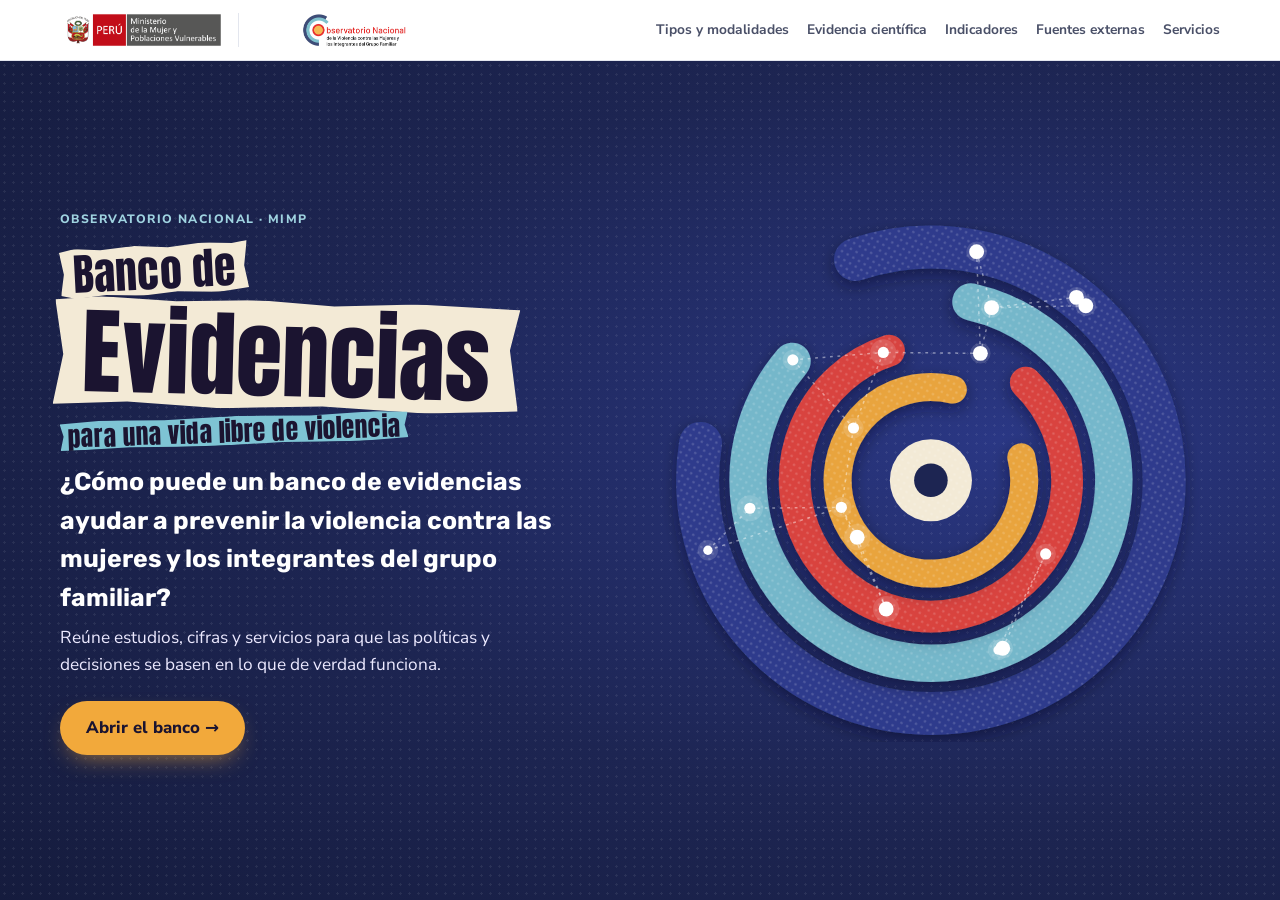
==== commit 3b59b7e4: "Carátula: pregunta sobre cómo el banco ayuda a prevenir la violencia contra las mujeres y los integr" ====
--- a/index.html
+++ b/index.html
@@ -39,10 +39,10 @@
     <div class="cover-t">
       <span class="cover-eye">Observatorio Nacional · MIMP</span>
       <h1 class="cover-h"><span class="strip s1">Banco de</span><span class="strip s2">Evidencias</span><span class="strip s3">para una vida libre de violencia</span></h1>
-      <p class="cover-q">¿Cómo puede un banco de evidencias ayudar a una mujer?</p><p class="cover-p">Reúne estudios, cifras y servicios para que las decisiones que la protegen se basen en lo que de verdad funciona.</p>
+      <p class="cover-q">¿Cómo puede un banco de evidencias ayudar a prevenir la violencia contra las mujeres y los integrantes del grupo familiar?</p><p class="cover-p">Reúne estudios, cifras y servicios para que las políticas y decisiones se basen en lo que de verdad funciona.</p>
       <div class="cover-cta"><a class="btn-a cover-open" href="#tipo-modalidad">Abrir el banco <span aria-hidden="true">→</span></a></div>
     </div>
-    <div class="cover-a"><svg class="cover-art" viewBox="0 0 640 560" role="img" aria-label="Ilustración abstracta: anillos con los colores del Observatorio Nacional y una red de puntos conectados" xmlns="http://www.w3.org/2000/svg"><defs><pattern id="htA" width="7" height="7" patternUnits="userSpaceOnUse" patternTransform="rotate(30)"><circle cx="3.5" cy="3.5" r="1.3" fill="#fff" opacity=".18"/></pattern><filter id="shA" x="-20%" y="-20%" width="140%" height="140%"><feDropShadow dx="0" dy="6" stdDeviation="8" flood-color="#060a24" flood-opacity=".45"/></filter></defs><g filter="url(#shA)"><path d="M249.2 43.4A250 250 0 1 1 83.1 240.6" stroke="#2f3e8f" stroke-width="46" stroke-linecap="round" fill="none" opacity="0.95"/></g><path d="M249.2 43.4A250 250 0 1 1 83.1 240.6" stroke="url(#htA)" stroke-width="46" stroke-linecap="round" fill="none"/><g filter="url(#shA)"><path d="M372.9 88.8A196 196 0 1 1 181.2 152.5" stroke="#7ec4d4" stroke-width="40" stroke-linecap="round" fill="none" opacity="0.9"/></g><path d="M372.9 88.8A196 196 0 1 1 181.2 152.5" stroke="url(#htA)" stroke-width="40" stroke-linecap="round" fill="none"/><g filter="url(#shA)"><path d="M431.7 175.3A146 146 0 1 1 285.1 141.1" stroke="#e5463c" stroke-width="34" stroke-linecap="round" fill="none" opacity="0.92"/></g><path d="M431.7 175.3A146 146 0 1 1 285.1 141.1" stroke="url(#htA)" stroke-width="34" stroke-linecap="round" fill="none"/><g filter="url(#shA)"><path d="M426.9 255.3A100 100 0 1 1 353.5 182.8" stroke="#f2a93b" stroke-width="30" stroke-linecap="round" fill="none" opacity="0.95"/></g><path d="M426.9 255.3A100 100 0 1 1 353.5 182.8" stroke="url(#htA)" stroke-width="30" stroke-linecap="round" fill="none"/><circle cx="330" cy="280" r="44" fill="#f3ead6"/><circle cx="330" cy="280" r="44" fill="url(#htA)"/><circle cx="330" cy="280" r="18" fill="#1d2552"/><g stroke="#fff" stroke-opacity=".45" stroke-width="1.6" stroke-dasharray="3 5"><path d="M496 93L486 84"/><path d="M496 93L395 95"/><path d="M486 84L395 95"/><path d="M379 35L395 95"/><path d="M379 35L383 144"/><path d="M91 355L136 310"/><path d="M91 355L234 309"/><path d="M402 462L407 460"/><path d="M402 462L453 359"/><path d="M395 95L383 144"/><path d="M136 310L234 309"/><path d="M182 151L247 224"/><path d="M182 151L279 143"/><path d="M407 460L453 359"/><path d="M282 418L251 341"/><path d="M282 418L234 309"/><path d="M383 144L279 143"/><path d="M279 143L247 224"/><path d="M247 224L234 309"/><path d="M251 341L234 309"/></g><circle cx="496" cy="93" r="8" fill="#fff"/><circle cx="496" cy="93" r="11" fill="#fff" opacity=".14"/><circle cx="486" cy="84" r="8" fill="#fff"/><circle cx="486" cy="84" r="11" fill="#fff" opacity=".14"/><circle cx="379" cy="35" r="8" fill="#fff"/><circle cx="379" cy="35" r="11" fill="#fff" opacity=".14"/><circle cx="91" cy="355" r="5" fill="#fff"/><circle cx="91" cy="355" r="11" fill="#fff" opacity=".14"/><circle cx="402" cy="462" r="5" fill="#fff"/><circle cx="402" cy="462" r="11" fill="#fff" opacity=".14"/><circle cx="395" cy="95" r="8" fill="#fff"/><circle cx="395" cy="95" r="11" fill="#fff" opacity=".14"/><circle cx="136" cy="310" r="6" fill="#fff"/><circle cx="136" cy="310" r="14" fill="#fff" opacity=".14"/><circle cx="182" cy="151" r="6" fill="#fff"/><circle cx="182" cy="151" r="11" fill="#fff" opacity=".14"/><circle cx="407" cy="460" r="8" fill="#fff"/><circle cx="407" cy="460" r="11" fill="#fff" opacity=".14"/><circle cx="282" cy="418" r="8" fill="#fff"/><circle cx="282" cy="418" r="14" fill="#fff" opacity=".14"/><circle cx="453" cy="359" r="6" fill="#fff"/><circle cx="453" cy="359" r="11" fill="#fff" opacity=".14"/><circle cx="383" cy="144" r="8" fill="#fff"/><circle cx="383" cy="144" r="11" fill="#fff" opacity=".14"/><circle cx="279" cy="143" r="6" fill="#fff"/><circle cx="279" cy="143" r="14" fill="#fff" opacity=".14"/><circle cx="247" cy="224" r="6" fill="#fff"/><circle cx="247" cy="224" r="11" fill="#fff" opacity=".14"/><circle cx="251" cy="341" r="8" fill="#fff"/><circle cx="251" cy="341" r="14" fill="#fff" opacity=".14"/><circle cx="234" cy="309" r="6" fill="#fff"/><circle cx="234" cy="309" r="11" fill="#fff" opacity=".14"/></svg></div>
+    <div class="cover-a"><svg class="cover-art" viewBox="0 0 640 560" role="img" aria-label="Ilustración abstracta: anillos con los colores del Observatorio Nacional y una red de puntos conectados" xmlns="http://www.w3.org/2000/svg"><defs><pattern id="htA" width="7" height="7" patternUnits="userSpaceOnUse" patternTransform="rotate(30)"><circle cx="3.5" cy="3.5" r="1.3" fill="#fff" opacity=".18"/></pattern><filter id="shA" x="-20%" y="-20%" width="140%" height="140%"><feDropShadow dx="0" dy="6" stdDeviation="8" flood-color="#060a24" flood-opacity=".45"/></filter></defs><g class="rg r0"><g filter="url(#shA)"><path d="M249.2 43.4A250 250 0 1 1 83.1 240.6" stroke="#2f3e8f" stroke-width="46" stroke-linecap="round" fill="none" opacity="0.95"/></g><path d="M249.2 43.4A250 250 0 1 1 83.1 240.6" stroke="url(#htA)" stroke-width="46" stroke-linecap="round" fill="none"/></g><g class="rg r1"><g filter="url(#shA)"><path d="M372.9 88.8A196 196 0 1 1 181.2 152.5" stroke="#7ec4d4" stroke-width="40" stroke-linecap="round" fill="none" opacity="0.9"/></g><path d="M372.9 88.8A196 196 0 1 1 181.2 152.5" stroke="url(#htA)" stroke-width="40" stroke-linecap="round" fill="none"/></g><g class="rg r2"><g filter="url(#shA)"><path d="M431.7 175.3A146 146 0 1 1 285.1 141.1" stroke="#e5463c" stroke-width="34" stroke-linecap="round" fill="none" opacity="0.92"/></g><path d="M431.7 175.3A146 146 0 1 1 285.1 141.1" stroke="url(#htA)" stroke-width="34" stroke-linecap="round" fill="none"/></g><g class="rg r3"><g filter="url(#shA)"><path d="M426.9 255.3A100 100 0 1 1 353.5 182.8" stroke="#f2a93b" stroke-width="30" stroke-linecap="round" fill="none" opacity="0.95"/></g><path d="M426.9 255.3A100 100 0 1 1 353.5 182.8" stroke="url(#htA)" stroke-width="30" stroke-linecap="round" fill="none"/></g><circle cx="330" cy="280" r="44" fill="#f3ead6"/><circle cx="330" cy="280" r="44" fill="url(#htA)"/><circle cx="330" cy="280" r="18" fill="#1d2552"/><g class="net"><g stroke="#fff" stroke-opacity=".45" stroke-width="1.6" stroke-dasharray="3 5" class="netl"><path d="M496 93L486 84"/><path d="M496 93L395 95"/><path d="M486 84L395 95"/><path d="M379 35L395 95"/><path d="M379 35L383 144"/><path d="M91 355L136 310"/><path d="M91 355L234 309"/><path d="M402 462L407 460"/><path d="M402 462L453 359"/><path d="M395 95L383 144"/><path d="M136 310L234 309"/><path d="M182 151L247 224"/><path d="M182 151L279 143"/><path d="M407 460L453 359"/><path d="M282 418L251 341"/><path d="M282 418L234 309"/><path d="M383 144L279 143"/><path d="M279 143L247 224"/><path d="M247 224L234 309"/><path d="M251 341L234 309"/></g><circle cx="496" cy="93" r="8" fill="#fff"/><circle class="halo" style="--k:0" cx="496" cy="93" r="11" fill="#fff" opacity=".14"/><circle cx="486" cy="84" r="8" fill="#fff"/><circle class="halo" style="--k:1" cx="486" cy="84" r="11" fill="#fff" opacity=".14"/><circle cx="379" cy="35" r="8" fill="#fff"/><circle class="halo" style="--k:2" cx="379" cy="35" r="11" fill="#fff" opacity=".14"/><circle cx="91" cy="355" r="5" fill="#fff"/><circle class="halo" style="--k:3" cx="91" cy="355" r="11" fill="#fff" opacity=".14"/><circle cx="402" cy="462" r="5" fill="#fff"/><circle class="halo" style="--k:4" cx="402" cy="462" r="11" fill="#fff" opacity=".14"/><circle cx="395" cy="95" r="8" fill="#fff"/><circle class="halo" style="--k:5" cx="395" cy="95" r="11" fill="#fff" opacity=".14"/><circle cx="136" cy="310" r="6" fill="#fff"/><circle class="halo" style="--k:6" cx="136" cy="310" r="14" fill="#fff" opacity=".14"/><circle cx="182" cy="151" r="6" fill="#fff"/><circle class="halo" style="--k:7" cx="182" cy="151" r="11" fill="#fff" opacity=".14"/><circle cx="407" cy="460" r="8" fill="#fff"/><circle class="halo" style="--k:8" cx="407" cy="460" r="11" fill="#fff" opacity=".14"/><circle cx="282" cy="418" r="8" fill="#fff"/><circle class="halo" style="--k:9" cx="282" cy="418" r="14" fill="#fff" opacity=".14"/><circle cx="453" cy="359" r="6" fill="#fff"/><circle class="halo" style="--k:10" cx="453" cy="359" r="11" fill="#fff" opacity=".14"/><circle cx="383" cy="144" r="8" fill="#fff"/><circle class="halo" style="--k:11" cx="383" cy="144" r="11" fill="#fff" opacity=".14"/><circle cx="279" cy="143" r="6" fill="#fff"/><circle class="halo" style="--k:12" cx="279" cy="143" r="14" fill="#fff" opacity=".14"/><circle cx="247" cy="224" r="6" fill="#fff"/><circle class="halo" style="--k:13" cx="247" cy="224" r="11" fill="#fff" opacity=".14"/><circle cx="251" cy="341" r="8" fill="#fff"/><circle class="halo" style="--k:14" cx="251" cy="341" r="14" fill="#fff" opacity=".14"/><circle cx="234" cy="309" r="6" fill="#fff"/><circle class="halo" style="--k:15" cx="234" cy="309" r="11" fill="#fff" opacity=".14"/></g></svg></div>
   </div>
 </section>
 <section class="tm-screen tm-video" id="tipo-modalidad" aria-label="Introducción: por qué distinguir tipo y modalidad">
--- a/banco.css
+++ b/banco.css
@@ -979,3 +979,17 @@
 @media (max-width:560px){.sc-bar{grid-template-columns:70px 1fr 64px}.sc-bar b{font-size:1.3rem}}
 @media (prefers-reduced-motion: reduce){.sc-bt i{width:var(--w)!important}}
 .sc-bar{grid-template-columns:90px 1fr 110px}.sc-bar b{white-space:nowrap}@media (max-width:560px){.sc-bar{grid-template-columns:66px 1fr 80px}}
+/* Logo del Observatorio en movimiento */
+.cover-art .rg,.cover-art .net{transform-box:view-box;transform-origin:330px 280px}
+.cover-art .r0{animation:spin 70s linear infinite}
+.cover-art .r1{animation:spin 52s linear infinite reverse}
+.cover-art .r2{animation:spin 38s linear infinite}
+.cover-art .r3{animation:spin 28s linear infinite reverse}
+.cover-art .net{animation:spin 120s linear infinite}
+.cover-art .netl{animation:dash 6s linear infinite}
+.cover-art .halo{transform-box:fill-box;transform-origin:center;animation:pulse 3.2s ease-in-out infinite;animation-delay:calc(var(--k) * -.4s)}
+@keyframes spin{to{transform:rotate(360deg)}}
+@keyframes dash{to{stroke-dashoffset:-48}}
+@keyframes pulse{0%,100%{transform:scale(.7);opacity:.08}50%{transform:scale(1.5);opacity:.28}}
+@media (prefers-reduced-motion: reduce){.cover-art .rg,.cover-art .net,.cover-art .netl,.cover-art .halo{animation:none}}
+.cover-q{max-width:540px}
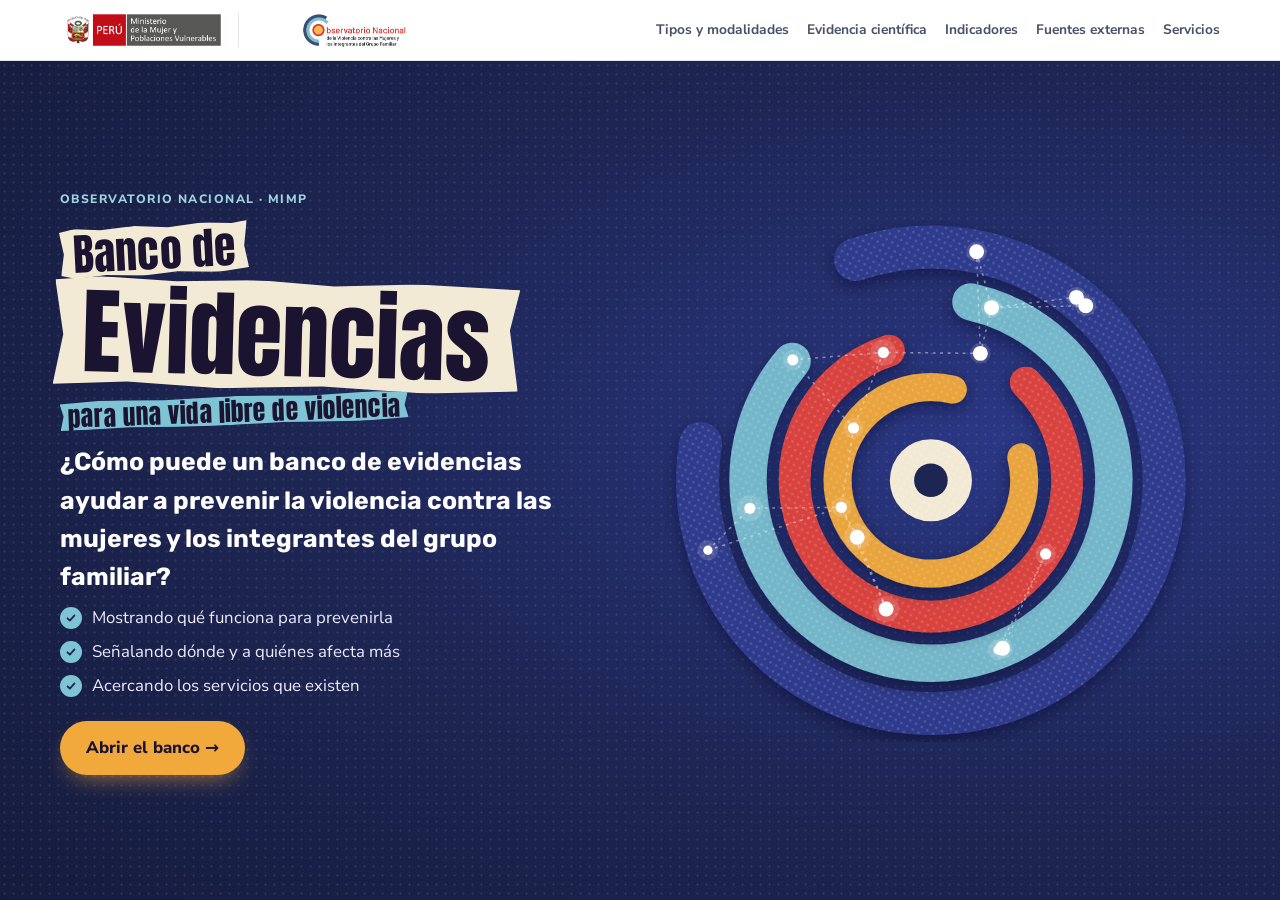
==== commit 207b6b8c: "Carátula: respuesta en tres ideas (qué funciona, dónde y a quiénes, servicios) Co-Authored-By: Claud" ====
--- a/index.html
+++ b/index.html
@@ -39,7 +39,7 @@
     <div class="cover-t">
       <span class="cover-eye">Observatorio Nacional · MIMP</span>
       <h1 class="cover-h"><span class="strip s1">Banco de</span><span class="strip s2">Evidencias</span><span class="strip s3">para una vida libre de violencia</span></h1>
-      <p class="cover-q">¿Cómo puede un banco de evidencias ayudar a prevenir la violencia contra las mujeres y los integrantes del grupo familiar?</p><p class="cover-p">Reúne estudios, cifras y servicios para que las políticas y decisiones se basen en lo que de verdad funciona.</p>
+      <p class="cover-q">¿Cómo puede un banco de evidencias ayudar a prevenir la violencia contra las mujeres y los integrantes del grupo familiar?</p><ul class="cover-l"><li>Mostrando qué funciona para prevenirla</li><li>Señalando dónde y a quiénes afecta más</li><li>Acercando los servicios que existen</li></ul>
       <div class="cover-cta"><a class="btn-a cover-open" href="#tipo-modalidad">Abrir el banco <span aria-hidden="true">→</span></a></div>
     </div>
     <div class="cover-a"><svg class="cover-art" viewBox="0 0 640 560" role="img" aria-label="Ilustración abstracta: anillos con los colores del Observatorio Nacional y una red de puntos conectados" xmlns="http://www.w3.org/2000/svg"><defs><pattern id="htA" width="7" height="7" patternUnits="userSpaceOnUse" patternTransform="rotate(30)"><circle cx="3.5" cy="3.5" r="1.3" fill="#fff" opacity=".18"/></pattern><filter id="shA" x="-20%" y="-20%" width="140%" height="140%"><feDropShadow dx="0" dy="6" stdDeviation="8" flood-color="#060a24" flood-opacity=".45"/></filter></defs><g class="rg r0"><g filter="url(#shA)"><path d="M249.2 43.4A250 250 0 1 1 83.1 240.6" stroke="#2f3e8f" stroke-width="46" stroke-linecap="round" fill="none" opacity="0.95"/></g><path d="M249.2 43.4A250 250 0 1 1 83.1 240.6" stroke="url(#htA)" stroke-width="46" stroke-linecap="round" fill="none"/></g><g class="rg r1"><g filter="url(#shA)"><path d="M372.9 88.8A196 196 0 1 1 181.2 152.5" stroke="#7ec4d4" stroke-width="40" stroke-linecap="round" fill="none" opacity="0.9"/></g><path d="M372.9 88.8A196 196 0 1 1 181.2 152.5" stroke="url(#htA)" stroke-width="40" stroke-linecap="round" fill="none"/></g><g class="rg r2"><g filter="url(#shA)"><path d="M431.7 175.3A146 146 0 1 1 285.1 141.1" stroke="#e5463c" stroke-width="34" stroke-linecap="round" fill="none" opacity="0.92"/></g><path d="M431.7 175.3A146 146 0 1 1 285.1 141.1" stroke="url(#htA)" stroke-width="34" stroke-linecap="round" fill="none"/></g><g class="rg r3"><g filter="url(#shA)"><path d="M426.9 255.3A100 100 0 1 1 353.5 182.8" stroke="#f2a93b" stroke-width="30" stroke-linecap="round" fill="none" opacity="0.95"/></g><path d="M426.9 255.3A100 100 0 1 1 353.5 182.8" stroke="url(#htA)" stroke-width="30" stroke-linecap="round" fill="none"/></g><circle cx="330" cy="280" r="44" fill="#f3ead6"/><circle cx="330" cy="280" r="44" fill="url(#htA)"/><circle cx="330" cy="280" r="18" fill="#1d2552"/><g class="net"><g stroke="#fff" stroke-opacity=".45" stroke-width="1.6" stroke-dasharray="3 5" class="netl"><path d="M496 93L486 84"/><path d="M496 93L395 95"/><path d="M486 84L395 95"/><path d="M379 35L395 95"/><path d="M379 35L383 144"/><path d="M91 355L136 310"/><path d="M91 355L234 309"/><path d="M402 462L407 460"/><path d="M402 462L453 359"/><path d="M395 95L383 144"/><path d="M136 310L234 309"/><path d="M182 151L247 224"/><path d="M182 151L279 143"/><path d="M407 460L453 359"/><path d="M282 418L251 341"/><path d="M282 418L234 309"/><path d="M383 144L279 143"/><path d="M279 143L247 224"/><path d="M247 224L234 309"/><path d="M251 341L234 309"/></g><circle cx="496" cy="93" r="8" fill="#fff"/><circle class="halo" style="--k:0" cx="496" cy="93" r="11" fill="#fff" opacity=".14"/><circle cx="486" cy="84" r="8" fill="#fff"/><circle class="halo" style="--k:1" cx="486" cy="84" r="11" fill="#fff" opacity=".14"/><circle cx="379" cy="35" r="8" fill="#fff"/><circle class="halo" style="--k:2" cx="379" cy="35" r="11" fill="#fff" opacity=".14"/><circle cx="91" cy="355" r="5" fill="#fff"/><circle class="halo" style="--k:3" cx="91" cy="355" r="11" fill="#fff" opacity=".14"/><circle cx="402" cy="462" r="5" fill="#fff"/><circle class="halo" style="--k:4" cx="402" cy="462" r="11" fill="#fff" opacity=".14"/><circle cx="395" cy="95" r="8" fill="#fff"/><circle class="halo" style="--k:5" cx="395" cy="95" r="11" fill="#fff" opacity=".14"/><circle cx="136" cy="310" r="6" fill="#fff"/><circle class="halo" style="--k:6" cx="136" cy="310" r="14" fill="#fff" opacity=".14"/><circle cx="182" cy="151" r="6" fill="#fff"/><circle class="halo" style="--k:7" cx="182" cy="151" r="11" fill="#fff" opacity=".14"/><circle cx="407" cy="460" r="8" fill="#fff"/><circle class="halo" style="--k:8" cx="407" cy="460" r="11" fill="#fff" opacity=".14"/><circle cx="282" cy="418" r="8" fill="#fff"/><circle class="halo" style="--k:9" cx="282" cy="418" r="14" fill="#fff" opacity=".14"/><circle cx="453" cy="359" r="6" fill="#fff"/><circle class="halo" style="--k:10" cx="453" cy="359" r="11" fill="#fff" opacity=".14"/><circle cx="383" cy="144" r="8" fill="#fff"/><circle class="halo" style="--k:11" cx="383" cy="144" r="11" fill="#fff" opacity=".14"/><circle cx="279" cy="143" r="6" fill="#fff"/><circle class="halo" style="--k:12" cx="279" cy="143" r="14" fill="#fff" opacity=".14"/><circle cx="247" cy="224" r="6" fill="#fff"/><circle class="halo" style="--k:13" cx="247" cy="224" r="11" fill="#fff" opacity=".14"/><circle cx="251" cy="341" r="8" fill="#fff"/><circle class="halo" style="--k:14" cx="251" cy="341" r="14" fill="#fff" opacity=".14"/><circle cx="234" cy="309" r="6" fill="#fff"/><circle class="halo" style="--k:15" cx="234" cy="309" r="11" fill="#fff" opacity=".14"/></g></svg></div>
--- a/banco.css
+++ b/banco.css
@@ -993,3 +993,10 @@
 @keyframes pulse{0%,100%{transform:scale(.7);opacity:.08}50%{transform:scale(1.5);opacity:.28}}
 @media (prefers-reduced-motion: reduce){.cover-art .rg,.cover-art .net,.cover-art .netl,.cover-art .halo{animation:none}}
 .cover-q{max-width:540px}
+@media (max-width:860px){.cover-art{max-height:230px;width:auto;margin:0 auto}.cover-in{padding-top:14px;padding-bottom:20px;gap:6px}.cover-eye{margin-bottom:8px}.cover-p{margin-bottom:14px}}
+@media (max-width:860px) and (max-height:720px){.cover-art{max-height:130px}.cover-q{font-size:1.05rem}.cover-p{font-size:.95rem}.strip.s2{font-size:2.6rem}}
+.cover-l{list-style:none;margin:0 0 22px;padding:0;display:grid;gap:8px}
+.cover-l li{display:flex;align-items:center;gap:10px;font-size:1.05rem;color:#ecebff}
+.cover-l li::before{content:'';flex:0 0 22px;height:22px;border-radius:50%;background:#7ec4d4 url("data:image/svg+xml,%3Csvg xmlns='http://www.w3.org/2000/svg' viewBox='0 0 24 24'%3E%3Cpath d='M6 12.5l4 4 8-9' fill='none' stroke='%231d2552' stroke-width='3' stroke-linecap='round' stroke-linejoin='round'/%3E%3C/svg%3E") center/14px no-repeat}
+@media (max-width:860px){.cover-l{gap:5px;margin-bottom:14px}.cover-l li{font-size:.95rem}}
+@media (max-width:860px) and (max-height:720px){.cover-l li{font-size:.88rem}}
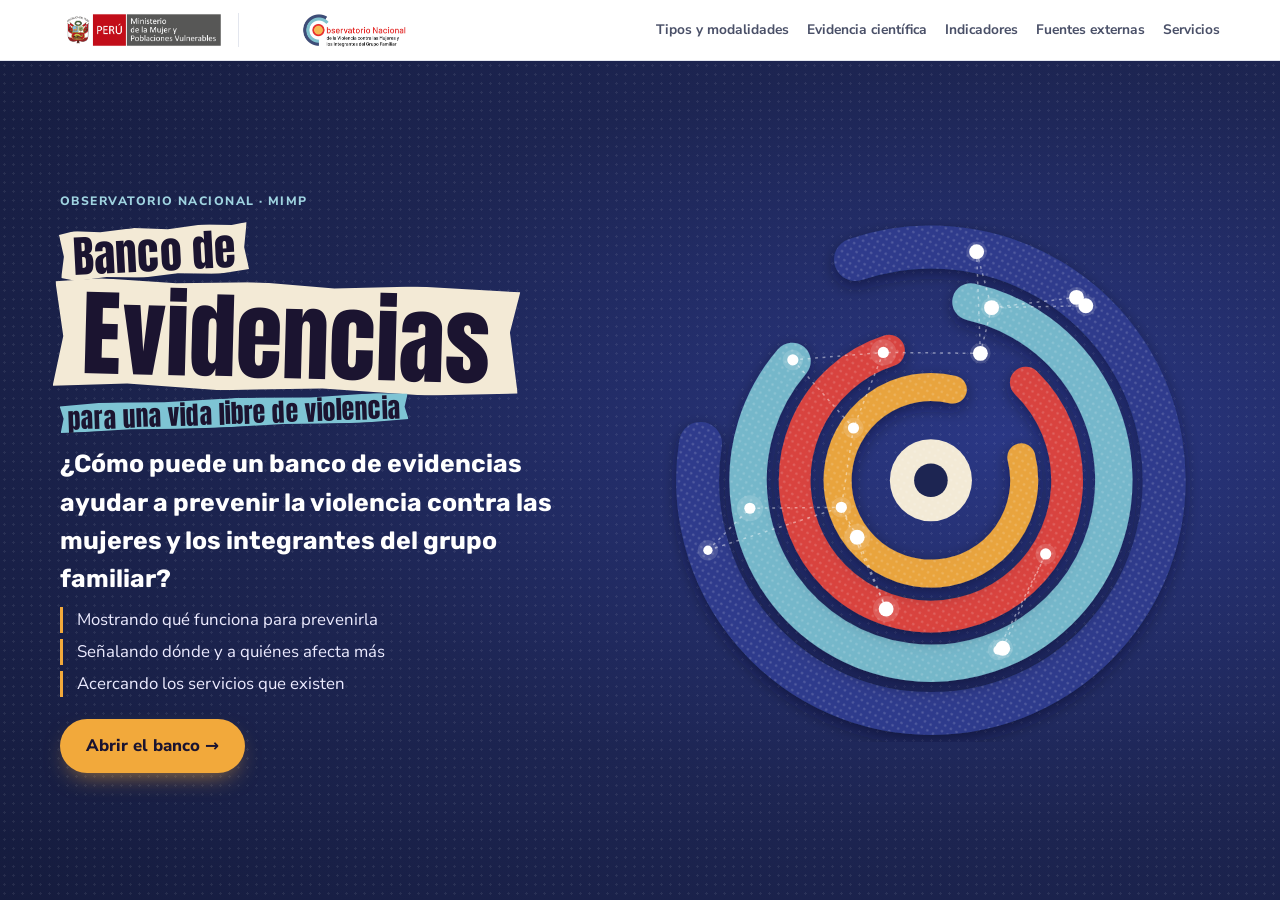
==== commit 788dbe95: "Guía: la pizarra cambia sola de ejemplo y la profesora se mueve al explicar; sin botón «otro ejemplo" ====
--- a/index.html
+++ b/index.html
@@ -163,9 +163,12 @@
 }catch(e){}})();
 </script>
 <script>
-document.querySelectorAll('.an-box').forEach(box=>{const T=[...box.querySelectorAll('.an-tabs button')],P=[...box.querySelectorAll('.an-p')];let k=0;
- const go=i=>{k=(i+P.length)%P.length;P.forEach((p,j)=>p.hidden=j!==k);T.forEach((t,j)=>t.setAttribute('aria-selected',j===k))};
- T.forEach((t,j)=>t.onclick=()=>go(j));box.querySelector('.an-next').onclick=()=>go(k+1)});
+document.querySelectorAll('.an-box').forEach(box=>{const T=[...box.querySelectorAll('.an-tabs button')],P=[...box.querySelectorAll('.an-p')],nx=box.querySelector('.an-next');let k=0,tm=null;
+ const profe=document.querySelector('.profe'),auto=+box.dataset.auto||0,quieto=matchMedia('(prefers-reduced-motion: reduce)').matches;
+ const explica=()=>{if(!profe)return;profe.classList.remove('explica');void profe.getBoundingClientRect();profe.classList.add('explica')};
+ const go=i=>{k=(i+P.length)%P.length;P.forEach((p,j)=>p.hidden=j!==k);T.forEach((t,j)=>t.setAttribute('aria-selected',j===k));explica()};
+ const ciclo=()=>{clearInterval(tm);if(auto&&!quieto)tm=setInterval(()=>{if(!document.hidden)go(k+1)},auto)};
+ T.forEach((t,j)=>t.onclick=()=>{go(j);ciclo()});if(nx)nx.onclick=()=>go(k+1);ciclo()});
 </script><script>
 (function(){const v=document.getElementById('vp');if(!v)return;const S=[...v.querySelectorAll('.sc')],G=[...v.querySelectorAll('.vp-seg')],D=v.dataset.dur.split(',').map(Number),pb=v.querySelector('.vp-play');
  let k=0,t0=0,el=0,run=false,raf=null;
--- a/banco.css
+++ b/banco.css
@@ -1000,3 +1000,22 @@
 .cover-l li::before{content:'';flex:0 0 22px;height:22px;border-radius:50%;background:#7ec4d4 url("data:image/svg+xml,%3Csvg xmlns='http://www.w3.org/2000/svg' viewBox='0 0 24 24'%3E%3Cpath d='M6 12.5l4 4 8-9' fill='none' stroke='%231d2552' stroke-width='3' stroke-linecap='round' stroke-linejoin='round'/%3E%3C/svg%3E") center/14px no-repeat}
 @media (max-width:860px){.cover-l{gap:5px;margin-bottom:14px}.cover-l li{font-size:.95rem}}
 @media (max-width:860px) and (max-height:720px){.cover-l li{font-size:.88rem}}
+/* check dibujado a mano */
+.cover-l li::before{flex:0 0 26px;height:24px;border-radius:0;background:url("data:image/svg+xml,%3Csvg xmlns='http://www.w3.org/2000/svg' viewBox='0 0 28 26'%3E%3Cpath d='M3.5 14.2c1.6.6 3.4 2.4 5.2 6.1.4.8 1 .9 1.4.1C13 13 17.6 7.2 24.8 2.6' fill='none' stroke='%23f2a93b' stroke-width='3.4' stroke-linecap='round' stroke-linejoin='round'/%3E%3Cpath d='M5 15.6c1.3.7 2.6 2 3.9 4.3' fill='none' stroke='%23f2a93b' stroke-width='1.6' stroke-linecap='round' opacity='.55'/%3E%3C/svg%3E") center/contain no-repeat}
+.cover-l li:nth-child(1)::before{transform:rotate(-4deg)}
+.cover-l li:nth-child(2)::before{transform:rotate(3deg) translateY(1px)}
+.cover-l li:nth-child(3)::before{transform:rotate(-1deg) scale(.95)}
+.cover-l li::before{content:none}.cover-l{gap:6px}.cover-l li{padding-left:14px;border-left:3px solid #f2a93b}
+/* Profesora animada al cambiar de ejemplo */
+.profe .brazo{transform-box:view-box;transform-origin:80px 168px}
+.profe .cabeza{transform-box:view-box;transform-origin:110px 120px}
+.profe{animation:respira 4s ease-in-out infinite;transform-origin:50% 100%}
+@keyframes respira{0%,100%{transform:translateY(0)}50%{transform:translateY(-2px)}}
+.profe.explica .brazo{animation:senala 1.2s ease-in-out}
+.profe.explica .cabeza{animation:asiente 1.2s ease-in-out}
+@keyframes senala{0%{transform:rotate(0)}25%{transform:rotate(14deg)}50%{transform:rotate(-8deg)}75%{transform:rotate(6deg)}100%{transform:rotate(0)}}
+@keyframes asiente{0%,100%{transform:rotate(0)}30%{transform:rotate(-5deg)}65%{transform:rotate(3deg)}}
+.pz-box .an-p:not([hidden]){animation:tiza .6s ease both}
+@keyframes tiza{from{opacity:0;filter:blur(2px)}to{opacity:1;filter:none}}
+@media (prefers-reduced-motion: reduce){.profe,.profe.explica .brazo,.profe.explica .cabeza,.pz-box .an-p{animation:none!important}}
+.pz-board{padding-right:46px}.pz-i{top:8px;right:10px}
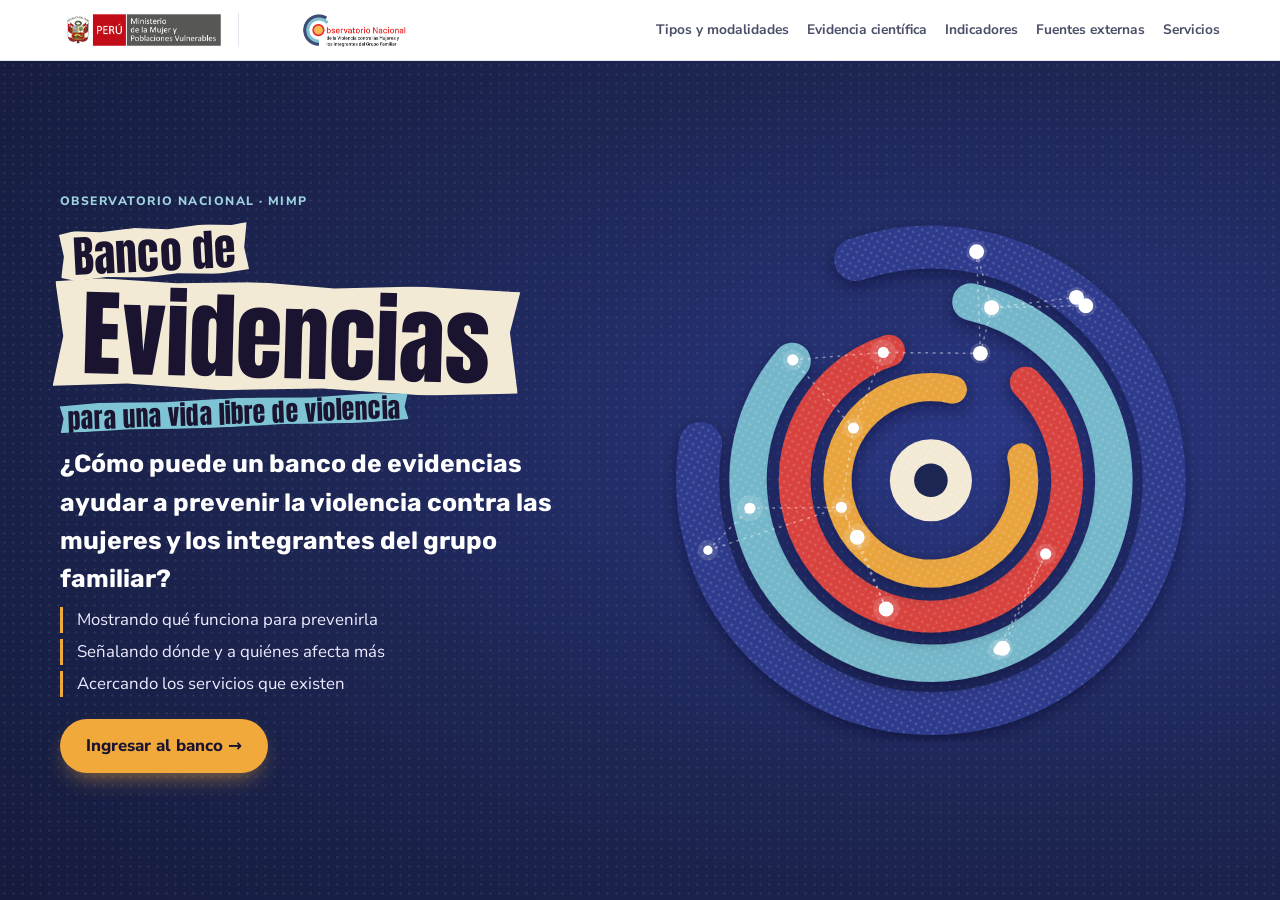
==== commit decf0b47: "Carátula: botón «Ingresar al banco» Co-Authored-By: Claude Opus 5.5 <noreply@anthropic.com> Claude-S" ====
--- a/index.html
+++ b/index.html
@@ -40,7 +40,7 @@
       <span class="cover-eye">Observatorio Nacional · MIMP</span>
       <h1 class="cover-h"><span class="strip s1">Banco de</span><span class="strip s2">Evidencias</span><span class="strip s3">para una vida libre de violencia</span></h1>
       <p class="cover-q">¿Cómo puede un banco de evidencias ayudar a prevenir la violencia contra las mujeres y los integrantes del grupo familiar?</p><ul class="cover-l"><li>Mostrando qué funciona para prevenirla</li><li>Señalando dónde y a quiénes afecta más</li><li>Acercando los servicios que existen</li></ul>
-      <div class="cover-cta"><a class="btn-a cover-open" href="#tipo-modalidad">Abrir el banco <span aria-hidden="true">→</span></a></div>
+      <div class="cover-cta"><a class="btn-a cover-open" href="#tipo-modalidad">Ingresar al banco <span aria-hidden="true">→</span></a></div>
     </div>
     <div class="cover-a"><svg class="cover-art" viewBox="0 0 640 560" role="img" aria-label="Ilustración abstracta: anillos con los colores del Observatorio Nacional y una red de puntos conectados" xmlns="http://www.w3.org/2000/svg"><defs><pattern id="htA" width="7" height="7" patternUnits="userSpaceOnUse" patternTransform="rotate(30)"><circle cx="3.5" cy="3.5" r="1.3" fill="#fff" opacity=".18"/></pattern><filter id="shA" x="-20%" y="-20%" width="140%" height="140%"><feDropShadow dx="0" dy="6" stdDeviation="8" flood-color="#060a24" flood-opacity=".45"/></filter></defs><g class="rg r0"><g filter="url(#shA)"><path d="M249.2 43.4A250 250 0 1 1 83.1 240.6" stroke="#2f3e8f" stroke-width="46" stroke-linecap="round" fill="none" opacity="0.95"/></g><path d="M249.2 43.4A250 250 0 1 1 83.1 240.6" stroke="url(#htA)" stroke-width="46" stroke-linecap="round" fill="none"/></g><g class="rg r1"><g filter="url(#shA)"><path d="M372.9 88.8A196 196 0 1 1 181.2 152.5" stroke="#7ec4d4" stroke-width="40" stroke-linecap="round" fill="none" opacity="0.9"/></g><path d="M372.9 88.8A196 196 0 1 1 181.2 152.5" stroke="url(#htA)" stroke-width="40" stroke-linecap="round" fill="none"/></g><g class="rg r2"><g filter="url(#shA)"><path d="M431.7 175.3A146 146 0 1 1 285.1 141.1" stroke="#e5463c" stroke-width="34" stroke-linecap="round" fill="none" opacity="0.92"/></g><path d="M431.7 175.3A146 146 0 1 1 285.1 141.1" stroke="url(#htA)" stroke-width="34" stroke-linecap="round" fill="none"/></g><g class="rg r3"><g filter="url(#shA)"><path d="M426.9 255.3A100 100 0 1 1 353.5 182.8" stroke="#f2a93b" stroke-width="30" stroke-linecap="round" fill="none" opacity="0.95"/></g><path d="M426.9 255.3A100 100 0 1 1 353.5 182.8" stroke="url(#htA)" stroke-width="30" stroke-linecap="round" fill="none"/></g><circle cx="330" cy="280" r="44" fill="#f3ead6"/><circle cx="330" cy="280" r="44" fill="url(#htA)"/><circle cx="330" cy="280" r="18" fill="#1d2552"/><g class="net"><g stroke="#fff" stroke-opacity=".45" stroke-width="1.6" stroke-dasharray="3 5" class="netl"><path d="M496 93L486 84"/><path d="M496 93L395 95"/><path d="M486 84L395 95"/><path d="M379 35L395 95"/><path d="M379 35L383 144"/><path d="M91 355L136 310"/><path d="M91 355L234 309"/><path d="M402 462L407 460"/><path d="M402 462L453 359"/><path d="M395 95L383 144"/><path d="M136 310L234 309"/><path d="M182 151L247 224"/><path d="M182 151L279 143"/><path d="M407 460L453 359"/><path d="M282 418L251 341"/><path d="M282 418L234 309"/><path d="M383 144L279 143"/><path d="M279 143L247 224"/><path d="M247 224L234 309"/><path d="M251 341L234 309"/></g><circle cx="496" cy="93" r="8" fill="#fff"/><circle class="halo" style="--k:0" cx="496" cy="93" r="11" fill="#fff" opacity=".14"/><circle cx="486" cy="84" r="8" fill="#fff"/><circle class="halo" style="--k:1" cx="486" cy="84" r="11" fill="#fff" opacity=".14"/><circle cx="379" cy="35" r="8" fill="#fff"/><circle class="halo" style="--k:2" cx="379" cy="35" r="11" fill="#fff" opacity=".14"/><circle cx="91" cy="355" r="5" fill="#fff"/><circle class="halo" style="--k:3" cx="91" cy="355" r="11" fill="#fff" opacity=".14"/><circle cx="402" cy="462" r="5" fill="#fff"/><circle class="halo" style="--k:4" cx="402" cy="462" r="11" fill="#fff" opacity=".14"/><circle cx="395" cy="95" r="8" fill="#fff"/><circle class="halo" style="--k:5" cx="395" cy="95" r="11" fill="#fff" opacity=".14"/><circle cx="136" cy="310" r="6" fill="#fff"/><circle class="halo" style="--k:6" cx="136" cy="310" r="14" fill="#fff" opacity=".14"/><circle cx="182" cy="151" r="6" fill="#fff"/><circle class="halo" style="--k:7" cx="182" cy="151" r="11" fill="#fff" opacity=".14"/><circle cx="407" cy="460" r="8" fill="#fff"/><circle class="halo" style="--k:8" cx="407" cy="460" r="11" fill="#fff" opacity=".14"/><circle cx="282" cy="418" r="8" fill="#fff"/><circle class="halo" style="--k:9" cx="282" cy="418" r="14" fill="#fff" opacity=".14"/><circle cx="453" cy="359" r="6" fill="#fff"/><circle class="halo" style="--k:10" cx="453" cy="359" r="11" fill="#fff" opacity=".14"/><circle cx="383" cy="144" r="8" fill="#fff"/><circle class="halo" style="--k:11" cx="383" cy="144" r="11" fill="#fff" opacity=".14"/><circle cx="279" cy="143" r="6" fill="#fff"/><circle class="halo" style="--k:12" cx="279" cy="143" r="14" fill="#fff" opacity=".14"/><circle cx="247" cy="224" r="6" fill="#fff"/><circle class="halo" style="--k:13" cx="247" cy="224" r="11" fill="#fff" opacity=".14"/><circle cx="251" cy="341" r="8" fill="#fff"/><circle class="halo" style="--k:14" cx="251" cy="341" r="14" fill="#fff" opacity=".14"/><circle cx="234" cy="309" r="6" fill="#fff"/><circle class="halo" style="--k:15" cx="234" cy="309" r="11" fill="#fff" opacity=".14"/></g></svg></div>
   </div>
--- a/banco.css
+++ b/banco.css
@@ -1019,3 +1019,36 @@
 @keyframes tiza{from{opacity:0;filter:blur(2px)}to{opacity:1;filter:none}}
 @media (prefers-reduced-motion: reduce){.profe,.profe.explica .brazo,.profe.explica .cabeza,.pz-box .an-p{animation:none!important}}
 .pz-board{padding-right:46px}.pz-i{top:8px;right:10px}
+
+/* ===== Asistente guiado (Evidencia) ===== */
+.cb{position:fixed;right:max(16px,env(safe-area-inset-right));bottom:max(16px,env(safe-area-inset-bottom));z-index:80;font-family:var(--f-body)}
+.cb-av{display:grid;place-items:center;width:40px;height:40px;border-radius:50%;background:#fff;flex:none}.cb-av svg{width:30px;height:30px}
+.cb-fab{display:flex;align-items:center;gap:10px;border:0;cursor:pointer;background:#1d2552;color:#fff;border-radius:999px;padding:7px 18px 7px 7px;box-shadow:0 14px 30px -12px rgba(20,26,58,.7);font:inherit;text-align:left;transition:transform .15s}
+.cb-fab:hover{transform:translateY(-2px)}
+.cb-fl{display:flex;flex-direction:column;font-weight:800;font-size:.95rem;line-height:1.15}.cb-fl small{font-weight:600;font-size:.76rem;opacity:.8}
+.cb-fab.on{display:none}
+.cb-win{width:min(370px,calc(100vw - 32px));height:min(540px,calc(100svh - 110px));display:flex;flex-direction:column;background:#fff;border-radius:20px;box-shadow:0 24px 60px -20px rgba(20,26,58,.6);overflow:hidden;border:1px solid var(--line);animation:cbin .25s ease}
+.cb-win[hidden]{display:none}
+@keyframes cbin{from{opacity:0;transform:translateY(12px) scale(.98)}to{opacity:1;transform:none}}
+.cb-h{display:flex;align-items:center;gap:10px;padding:12px 14px;background:#1d2552;color:#fff}
+.cb-h b{display:block;font-size:.98rem}.cb-h small{font-size:.74rem;opacity:.75}
+.cb-x{margin-left:auto;border:0;background:rgba(255,255,255,.14);color:#fff;width:32px;height:32px;border-radius:50%;font-size:1.3rem;cursor:pointer;line-height:1}
+.cb-log{flex:1;overflow:auto;padding:14px;display:flex;flex-direction:column;gap:8px;background:#f6f7fb}
+.cb-m{max-width:86%;padding:10px 13px;border-radius:16px;font-size:.92rem;line-height:1.45}
+.cb-m.bot{background:#fff;border:1px solid var(--line);border-bottom-left-radius:5px;align-self:flex-start;color:var(--ink)}
+.cb-m.user{background:#2f3e8f;color:#fff;border-bottom-right-radius:5px;align-self:flex-end}
+.cb-m a{color:var(--blue-600);font-weight:800}
+.cb-t{display:inline-block;margin:6px 4px 0 0;border-radius:999px;padding:2px 9px;font-size:.78rem;font-weight:800;color:#fff}
+.cb-t.v{background:#c0832a}.cb-t.t{background:#2f3e8f}.cb-t.m{background:#1d8a9e}
+.cb-go{display:block;margin-top:8px;border:0;background:#eef1fb;color:#2f3e8f;font:800 .84rem var(--f-body);border-radius:10px;padding:7px 10px;cursor:pointer;text-align:left}
+.cb-go:hover{background:#dfe5f8}
+.cb-dots{display:flex;gap:4px;padding:12px 14px}.cb-dots i{width:7px;height:7px;border-radius:50%;background:#b6bdd3;animation:cbd 1s infinite}.cb-dots i:nth-child(2){animation-delay:.15s}.cb-dots i:nth-child(3){animation-delay:.3s}
+@keyframes cbd{0%,100%{opacity:.3;transform:translateY(0)}50%{opacity:1;transform:translateY(-3px)}}
+.cb-sug{display:flex;gap:6px;padding:8px 12px;overflow-x:auto;border-top:1px solid var(--line);background:#fff;scrollbar-width:thin}
+.cb-sug button{flex:none;border:1px solid #c9d1ea;background:#fff;color:#2f3e8f;border-radius:999px;padding:6px 11px;font:700 .82rem var(--f-body);cursor:pointer}
+.cb-sug button:hover{background:#eef1fb}
+.cb-in{display:flex;gap:6px;padding:10px 12px;border-top:1px solid var(--line);background:#fff}
+.cb-in input{flex:1;min-width:0;border:1px solid var(--line);border-radius:999px;padding:9px 14px;font:inherit;font-size:.92rem}
+.cb-in button{border:0;background:#f2a93b;color:#1b1430;width:40px;border-radius:50%;font-weight:800;cursor:pointer}
+.cb-hl{outline:3px solid #f2a93b!important;outline-offset:3px;border-radius:8px;transition:outline .2s}
+@media (max-width:560px){.cb-fl small{display:none}.cb-fab{padding-right:14px}}
